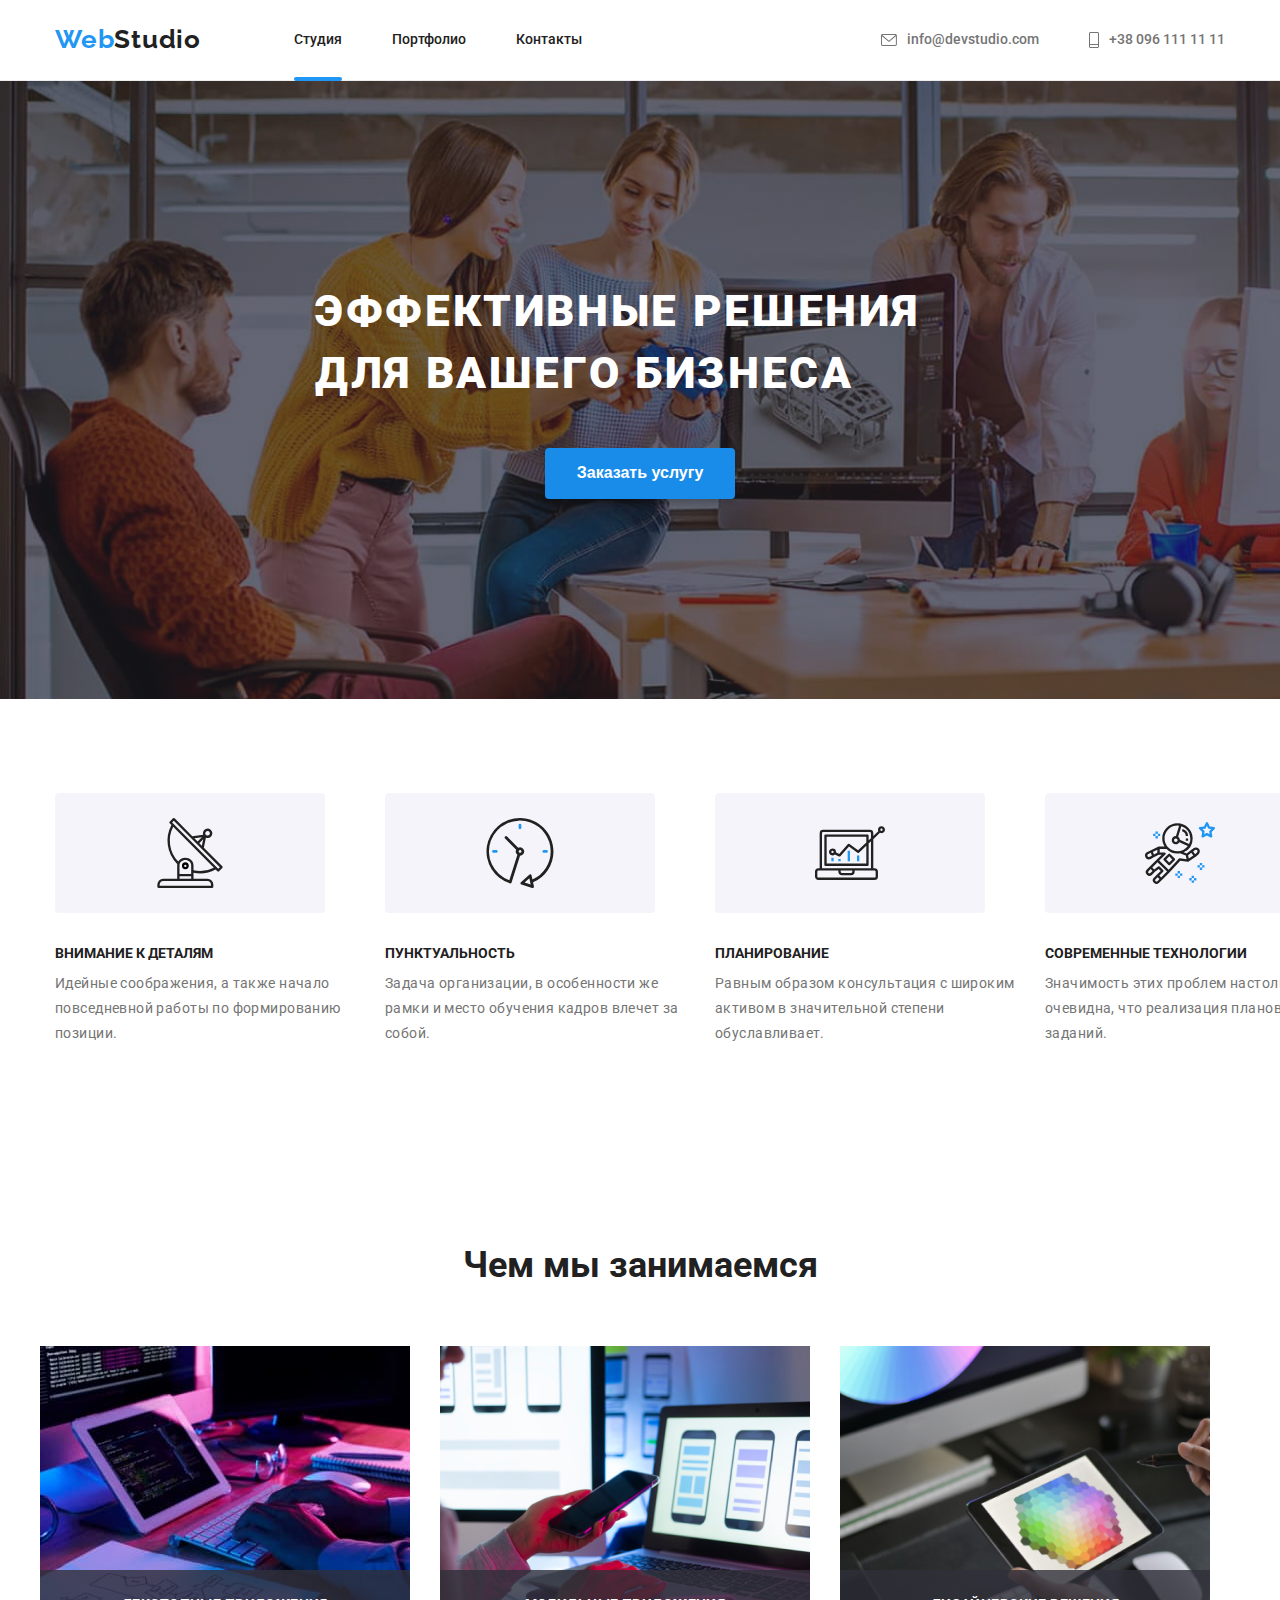
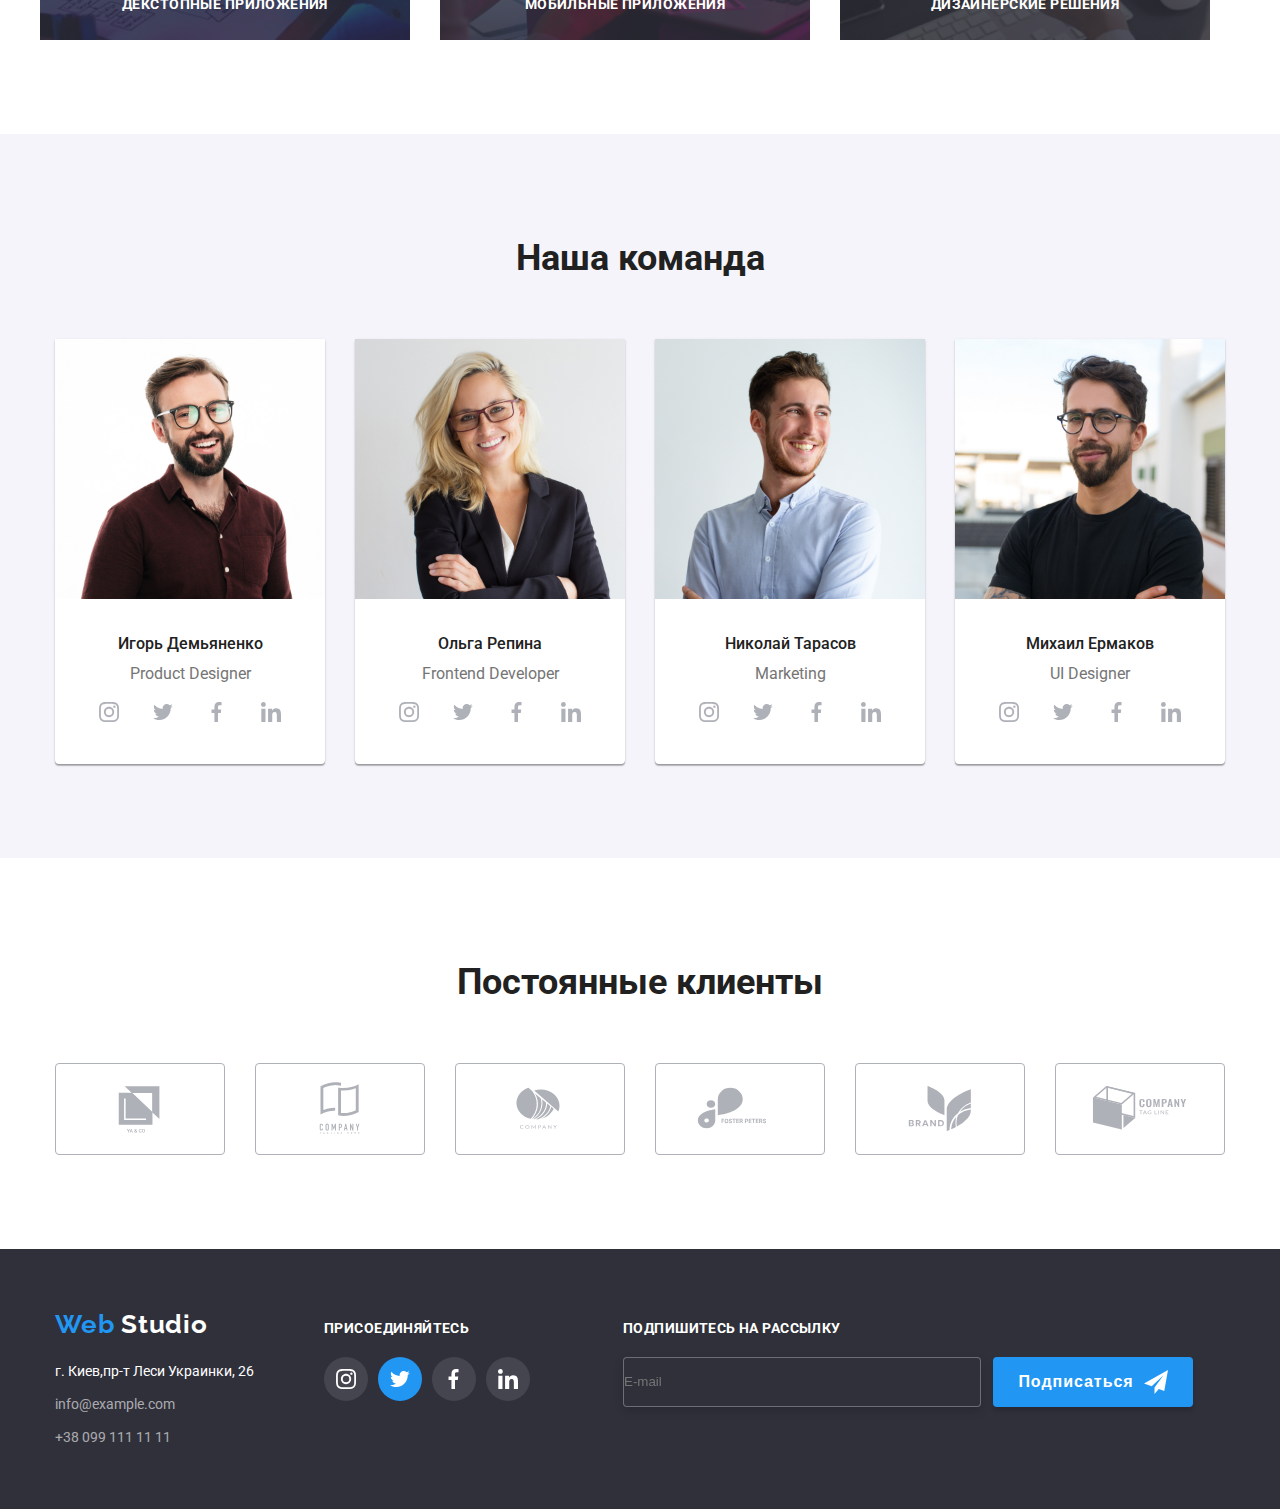
==== index.html @ 9c5dccc5 "adds" ====
<!DOCTYPE html>
<html lang="en">
	<head>
		<title>WebStudio</title>
		<link rel="preconnect" href="https://fonts.googleapis.com" />
		<link rel="preconnect" href="https://fonts.gstatic.com" crossorigin />
		<link
			href="https://fonts.googleapis.com/css2?family=Montserrat:wght@400;700&family=Raleway:wght@700&family=Roboto:wght@400;500;700;900&display=swap"
			rel="stylesheet"
		/>
		<link href="https://cdnjs.cloudflare.com/ajax/libs/modern-normalize/1.1.0/modern-normalize.min.css" />
		<link rel="stylesheet" href="./css/reset.css" />
		<link rel="stylesheet" href="./css/styles.css" />
	</head>
	<body>
		<!--Header of the site-->
		<header>
			<div class="container">
				<nav>
					<a href="" class="logo">
						Web
						<span class="logo-color">Studio</span>
					</a>
					<ul class="main-links">
						<li><a href="" class="links underline">Студия</a></li>
						<li><a href="./portfolio.html" class="links">Портфолио</a></li>
						<li><a href="" class="links">Контакты</a></li>
					</ul>
				</nav>
				<ul class="main-contacts">
					<li>
						<a href="mailto:info@devstudio.com" class="contacts">
							<svg class="mail-icon" width="16" height="12">
								<use href="./images/sprite.svg#icon-envelope"></use>
							</svg>
							info@devstudio.com
						</a>
					</li>
					<li>
						<a href="tel:+380961111111" class="contacts">
							<svg class="mail-icon" width="10" height="16">
								<use href="./images/sprite.svg#icon-phone"></use>
							</svg>
							+38 096 111 11 11
						</a>
					</li>
				</ul>
			</div>
		</header>
		<main class="page-main">
			<!--Hero-->
			<div class="backdrop is-hidden" data-modal>
				<div class="modal">
					<button type="button" class="modal-cross" data-modal-close>
						<p class="cross">&#10006;</p>
					</button>
					<form>
						<b class="modal-headline">Оставьте свои данные, мы вам перезвоним</b>
					</form>
				</div>
			</div>
			<section class="hero">
				<h1 class="title">ЭФФЕКТИВНЫЕ РЕШЕНИЯ ДЛЯ ВАШЕГО БИЗНЕСА</h1>
				<button type="button" class="title-button" data-modal-open>Заказать услугу</button>
			</section>
			<!--Benefits-->
			<section class="section">
				<h2 class="hidden">Плюсы работы с WebStudio</h2>
				<div class="container">
					<ul class="our-benefits">
						<li class="advantages">
							<svg>
								<use href="./images/sprite.svg#icon-antenna" width="270" height="120"></use>
							</svg>
							<h3 class="benefits">ВНИМАНИЕ К ДЕТАЛЯМ</h3>
							<p class="sub-title">Идейные соображения, а также начало повседневной работы по формированию позиции.</p>
						</li>
						<li class="advantages">
							<svg>
								<use href="./images/sprite.svg#icon-clock" width="270" height="120"></use>
							</svg>
							<h3 class="benefits">ПУНКТУАЛЬНОСТЬ</h3>
							<p class="sub-title">
								Задача организации, в особенности же рамки и место обучения кадров влечет за собой.
							</p>
						</li>
						<li class="advantages">
							<svg>
								<use href="./images/sprite.svg#icon-diagram" width="270" height="120"></use>
							</svg>
							<h3 class="benefits">ПЛАНИРОВАНИЕ</h3>
							<p class="sub-title">
								Равным образом консультация с широким активом в значительной степени обуславливает.
							</p>
						</li>
						<li class="advantages">
							<svg>
								<use href="./images/sprite.svg#icon-astronaut" width="270" height="120"></use>
							</svg>
							<h3 class="benefits">СОВРЕМЕННЫЕ ТЕХНОЛОГИИ</h3>
							<p class="sub-title">Значимость этих проблем настолько очевидна, что реализация плановых заданий.</p>
						</li>
					</ul>
				</div>
			</section>
			<!--Our mission-->
			<section class="section">
				<h2 class="section-title">Чем мы занимаемся</h2>
				<div class="container">
					<ul class="our-mission">
						<li>
							<div class="mission-image">
								<img src="./images/img(1).jpg" alt="Комп'ютер с кодом" width="370" height="294" />
								<h3 class="mission-text">ДЕКСТОПНЫЕ ПРИЛОЖЕНИЯ</h3>
							</div>
						</li>
						<li>
							<div class="mission-image">
								<img src="./images/img(2).jpg" alt="Разработка на телефоне и комп'ютере" width="370" height="294" />
								<h3 class="mission-text">МОБИЛЬНЫЕ ПРИЛОЖЕНИЯ</h3>
							</div>
						</li>
						<li>
							<div class="mission-image">
								<img src="./images/img(3).jpg" alt="Планшет и ручка" width="370" height="294" />
								<h3 class="mission-text">ДИЗАЙНЕРСКИЕ РЕШЕНИЯ</h3>
							</div>
						</li>
					</ul>
				</div>
			</section>
			<!--Our team-->
			<section class="section team-section">
				<div class="container">
					<h2 class="section-title">Наша команда</h2>
					<ul class="team">
						<li class="team-items">
							<img src="./images/img(5).jpg" alt="Дизайнер продуктов" width="270" height="260" />
							<div class="team-thumb">
								<h3 class="team-title">Игорь Демьяненко</h3>
								<p class="team-text">Product Designer</p>
								<ul class="social-links">
									<li class="icon-clients">
										<a class="icons-design" href="">
											<svg class="networks" width="20" height="20">
												<use href="images/sprite.svg#icon-instagram"></use>
											</svg>
										</a>
									</li>
									<li class="links-design">
										<a class="icons-design" href="">
											<svg class="networks" width="20" height="20">
												<use href="images/sprite.svg#icon-twitter"></use>
											</svg>
										</a>
									</li>
									<li class="links-design">
										<a class="icons-design" href="">
											<svg class="networks" width="20" height="20">
												<use href="images/sprite.svg#icon-facebook"></use>
											</svg>
										</a>
									</li>
									<li class="links-design">
										<a class="icons-design" href="">
											<svg class="networks" width="20" height="20">
												<use href="images/sprite.svg#icon-linkedin"></use>
											</svg>
										</a>
									</li>
								</ul>
							</div>
						</li>
						<li class="team-items">
							<img src="./images/img(6).jpg" alt="Фронт-енд разработчик" width="270" height="260" />
							<div class="team-thumb">
								<h3 class="team-title">Ольга Репина</h3>
								<p class="team-text">Frontend Developer</p>
								<ul class="social-links">
									<li class="links-design">
										<a class="icons-design" href="">
											<svg class="networks" width="20" height="20">
												<use href="images/sprite.svg#icon-instagram"></use>
											</svg>
										</a>
									</li>
									<li class="links-design">
										<a class="icons-design" href="">
											<svg class="networks" width="20" height="20">
												<use href="images/sprite.svg#icon-twitter"></use>
											</svg>
										</a>
									</li>
									<li class="links-design">
										<a class="icons-design" href="">
											<svg class="networks" width="20" height="20">
												<use href="images/sprite.svg#icon-facebook"></use>
											</svg>
										</a>
									</li>
									<li class="links-design">
										<a class="icons-design" href="">
											<svg class="networks" width="20" height="20">
												<use href="images/sprite.svg#icon-linkedin"></use>
											</svg>
										</a>
									</li>
								</ul>
							</div>
						</li>
						<li class="team-items">
							<img src="./images/img(7).jpg" alt="Маркетолог" width="270" height="260" />
							<div class="team-thumb">
								<h3 class="team-title">Николай Тарасов</h3>
								<p class="team-text">Marketing</p>
								<ul class="social-links">
									<li class="links-design">
										<a class="icons-design" href="">
											<svg class="networks" width="20" height="20">
												<use href="images/sprite.svg#icon-instagram"></use>
											</svg>
										</a>
									</li>
									<li class="links-design">
										<a class="icons-design" href="">
											<svg class="networks" width="20" height="20">
												<use href="images/sprite.svg#icon-twitter"></use>
											</svg>
										</a>
									</li>
									<li class="links-design">
										<a class="icons-design" href="">
											<svg class="networks" width="20" height="20">
												<use href="images/sprite.svg#icon-facebook"></use>
											</svg>
										</a>
									</li>
									<li class="links-design">
										<a class="icons-design" href="">
											<svg class="networks" width="20" height="20">
												<use href="images/sprite.svg#icon-linkedin"></use>
											</svg>
										</a>
									</li>
								</ul>
							</div>
						</li>
						<li class="team-items">
							<img src="./images/img(8).jpg" alt="Дизайнер" width="270" height="260" />
							<div class="team-thumb">
								<h3 class="team-title">Михаил Ермаков</h3>
								<p class="team-text">UI Designer</p>
								<ul class="social-links">
									<li class="links-design">
										<a class="icons-design" href="">
											<svg class="networks" width="20" height="20">
												<use href="images/sprite.svg#icon-instagram"></use>
											</svg>
										</a>
									</li>
									<li class="links-design">
										<a class="icons-design" href="">
											<svg class="networks" width="20" height="20">
												<use href="images/sprite.svg#icon-twitter"></use>
											</svg>
										</a>
									</li>
									<li class="links-design">
										<a class="icons-design" href="">
											<svg class="networks" width="20" height="20">
												<use href="images/sprite.svg#icon-facebook"></use>
											</svg>
										</a>
									</li>
									<li class="links-design">
										<a class="icons-design" href="">
											<svg class="networks" width="20" height="20">
												<use href="images/sprite.svg#icon-linkedin"></use>
											</svg>
										</a>
									</li>
								</ul>
							</div>
						</li>
					</ul>
				</div>
			</section>
			<section class="section">
				<div class="container">
					<h2 class="section-title">Постоянные клиенты</h2>
					<ul class="customers">
						<li class="customers-item">
							<a class="customers-link" href="">
								<svg class="customers-icon">
									<use href="images/sprite.svg#icon-client1"></use>
								</svg>
							</a>
						</li>
						<li class="customers-item">
							<a class="customers-link" href="">
								<svg class="customers-icon">
									<use href="images/sprite.svg#icon-client2"></use>
								</svg>
							</a>
						</li>
						<li class="customers-item">
							<a class="customers-link" href="">
								<svg class="customers-icon">
									<use href="images/sprite.svg#icon-client3"></use>
								</svg>
							</a>
						</li>
						<li class="customers-item">
							<a class="customers-link" href="">
								<svg class="customers-icon">
									<use href="images/sprite.svg#icon-client4"></use>
								</svg>
							</a>
						</li>
						<li class="customers-item">
							<a class="customers-link" href="">
								<svg class="customers-icon">
									<use href="images/sprite.svg#icon-client5"></use>
								</svg>
							</a>
						</li>
						<li class="customers-item">
							<a class="customers-link" href="">
								<svg class="customers-icon">
									<use href="images/sprite.svg#icon-client6"></use>
								</svg>
							</a>
						</li>
					</ul>
				</div>
			</section>
		</main>
		<!--Footer-->
		<footer class="footer">
			<div class="footer-container container">
				<div class="footer-first">
					<a href="" class="logo">
						Web
						<span class="logo-footer">Studio</span>
					</a>
					<address class="address">г. Киев,пр-т Леси Украинки, 26</address>
					<ul>
						<li>
							<a href="mailto:info@example.com" class="communication">info@example.com</a>
						</li>
						<li>
							<a href="tel:+380991111111" class="communication">+38 099 111 11 11</a>
						</li>
					</ul>
				</div>
				<div class="social-networks">
					<h2 class="footer-title">ПРИСОЕДИНЯЙТЕСЬ</h2>
					<ul class="footer-icons">
						<li class="social-links-design">
							<a class="networks-design" href="">
								<svg class="networks" width="20" height="20">
									<use href="images/sprite.svg#icon-instagram"></use>
								</svg>
							</a>
						</li>
						<li class="social-links-design">
							<a class="networks-design twitter" href="">
								<svg class="networks" width="20" height="20">
									<use href="images/sprite.svg#icon-twitter"></use>
								</svg>
							</a>
						</li>
						<li class="social-links-design">
							<a class="networks-design" href="">
								<svg class="networks" width="20" height="20">
									<use href="images/sprite.svg#icon-facebook"></use>
								</svg>
							</a>
						</li>
						<li class="social-links-design">
							<a class="networks-design" href="">
								<svg class="networks" width="20" height="20">
									<use href="images/sprite.svg#icon-linkedin"></use>
								</svg>
							</a>
						</li>
					</ul>
				</div>
				<div class="subscribe-footer">
					<h2 class="footer-title">ПОДПИШИТЕСЬ НА РАССЫЛКУ</h2>
					<div class="subscribe-form">
						<form class="e-mail-form">
							<label for="mail"></label>
							<input class="mail-input" type="email" name="mail" placeholder="E-mail" id="mail" />
							<button class="subscribe-button" type="submit">
								Подписаться
								<svg class="telegram-svg" width="24" height="24">
									<use href="images/sprite.svg#icon-telegram"></use>
								</svg>
							</button>
						</form>
					</div>
				</div>
			</div>
		</footer>
		<script src="./js/modal.js"></script>
	</body>
</html>
---- css/styles.css ----
:root {
	--main-color: #212121;
	--sec-color: #757575;
	--active-color: #2196f3;
}
body {
	font-family: "Roboto", sans-serif;
	font-style: normal;
	font-size: 14px;
	color: #212121;
}
.section {
	padding: 94px 0;
}
.container {
	padding: 0 15px;
	width: 1200px;
	margin: 0 auto;
}
.hidden {
	overflow: hidden;
	opacity: 0;
	width: 1px;
	height: 1px;
	margin-bottom: -1px;
}
/*------header-----*/
nav,
.main-links,
.main-contacts,
header .container {
	display: flex;
	justify-content: space-between;
}
header .logo {
	display: flex;
	margin-right: 93px;
	align-items: center;
}
.logo {
	font-family: "Raleway", sans-serif;
	font-style: normal;
	font-weight: bold;
	font-size: 26px;
	line-height: 1.2;
	color: var(--active-color);
	letter-spacing: 0.03em;
}
.logo-color {
	color: var(--main-color);
	display: inline-block;
}
.links {
	font-style: normal;
	font-weight: 500;
	font-size: 14px;
	line-height: 1.14;
	color: #212121;
	display: flex;
	margin-right: 50px;
	padding: 32px 0;
	position: relative;
}
.main-links li:last-child {
	margin: 0;
}
.underline::after {
	content: "";
	width: 48px;
	height: 4px;
	background: #2196f3;
	border-radius: 2px;
	position: absolute;
	bottom: -1px;
}
.contacts {
	font-style: normal;
	font-weight: 500;
	font-size: 14px;
	line-height: 1.14;
	color: #757575;
	padding: 32px 0;
	margin-left: 50px;
	display: flex;
	align-items: center;
}

.main-contacts li:first-child {
	margin: 0;
}
header {
	border-bottom: 1px solid #ececec;
}
.links:hover {
	color: var(--active-color);
}
.contacts:hover {
	color: var(--active-color);
}
/*-----first section----*/

.hero {
	background-color: #2f303a;
	padding: 200px 0;
	max-width: 1600px;
	margin: 0 auto;
	background-color: #c4c4c4;
	background-image: linear-gradient(rgba(47, 48, 58, 0.4), rgba(47, 48, 58, 0.4)), url(../images/img\(18\).jpg);
	background-repeat: no-repeat;
	background-size: cover;
}
.title {
	font-weight: 900;
	font-size: 44px;
	line-height: 1.4;
	color: #ffffff;
	letter-spacing: 0.06em;
	max-width: 650px;
	margin: 0 auto;
}
.title-button {
	font-weight: bold;
	font-size: 16px;
	line-height: 1.9;
	color: #fff;
	background-color: #188ce8;
	display: block;
	margin: 0 auto;
	border-radius: 4px;
	box-shadow: 0px 4px 4px rgba(0, 0, 0, 0.15);
	margin-top: 44px;
	padding: 10px 32px;
}
/*----benefits of work with us-----*/

.our-benefits {
	display: flex;
}

.benefits {
	font-weight: 700px;
	font-size: 14px;
	line-height: 1.1;
	margin-right: 30px;
}
.advantages {
	margin-right: 30px;
}
.sub-title {
	font-weight: 400px;
	font-size: 14px;
	line-height: 1.8;
	color: #757575;
	padding-top: 10px;
	letter-spacing: 0.03em;
}
.benefits-section li:last-child {
	margin-right: 0;
}
/*----our mission------*/
.our-mission {
	display: flex;
	justify-content: center;
}

.mission-image {
	display: flex;
	margin-right: 30px;
	background: rgba(47, 48, 58, 0.8);
	position: relative;
	width: 370px;
	text-align: center;
}
.mission-text {
	font-size: 14px;
	line-height: 1.14;
	letter-spacing: 0.03em;
	text-transform: uppercase;
	color: #ffffff;
	width: 370px;
	height: 70px;
	background: rgba(47, 48, 58, 0.8);
	position: absolute;
	bottom: 0;
	margin: 0;
	padding-top: 27px;
}
.section-title {
	font-weight: 700;
	font-size: 36px;
	line-height: 1.7;
	text-align: center;
	margin-bottom: 50px;
}
/*-----Our team------*/
.team-section {
	background-color: #f5f4fa;
}
.team {
	display: flex;
}
.team-items {
	text-align: center;
	background-color: #fff;
	box-shadow: 0px 1px 3px rgba(0, 0, 0, 0.12), 0px 1px 1px rgba(0, 0, 0, 0.14), 0px 2px 1px rgba(0, 0, 0, 0.2);
	border-radius: 0px 0px 4px 4px;
}

.team-items:not(:last-child) {
	margin-right: 30px;
}
.sub-benefits {
	font-size: 14px;
	line-height: 1.7;
}
.team-thumb {
	padding-top: 30px;
	padding-bottom: 30px;
}
.team-title {
	font-weight: 500;
	font-size: 16px;
	line-height: 1.9;
}
.team-text {
	font-size: 16px;
	line-height: 1.9;
	color: #757575;
}
.icons-design {
	display: flex;
	justify-content: center;
	align-items: center;
	width: 44px;
	height: 44px;
	border-radius: 50%;
	fill: #afb1b8;
	background: rgba(255, 255, 255, 0.1);
}
.icons-design:hover,
.icons-design:focus {
	background: #2196f3;
	fill: #fff;
}
.links-design:not(:first-child) {
	margin-left: 10px;
}
/*-------Customers--------*/
.customers {
	display: flex;
}
.customers-item {
	width: 170px;
	height: 92px;
}
.customers-item:not(:last-child) {
	margin-right: 30px;
}
.customers-link {
	display: flex;
	align-items: center;
	justify-content: center;
	width: 100%;
	height: 100%;
	border: 1px solid #afb1b8;
	border-radius: 4px;
	color: #afb1b8;
}
.customers-link:hover,
.customers-link:focus {
	color: var(--active-color);
	border-color: var(--active-color);
}

.customers-icon {
	fill: currentColor;
	width: 106px;
	height: 60px;
}

/*-----footer-----*/
.logo-footer {
	display: inline-block;
	color: #fff;
}
.footer {
	background: #2f303a;
	padding: 60px 0;
}

.address,
.communication {
	font-family: Roboto;
	font-style: normal;
	font-weight: normal;
	font-size: 14px;
	line-height: 1.7;
	color: #ffffff;
	background-color: #2f303a;
	display: flex;
}
.address {
	padding-top: 20px;
}
.communication {
	color: rgba(255, 255, 255, 0.6);
	background-color: #2f303a;
	padding-top: 9px;
}

button:hover {
	color: #fff;
	background-color: #2196f3;
}
button:focus {
	color: #212121;
	background-color: #f5f4fa;
}

.footer-title {
	font-style: normal;
	font-weight: bold;
	font-size: 14px;
	line-height: 1.14;
	letter-spacing: 0.03em;
	text-transform: uppercase;
	color: #ffffff;
}
.social-links {
	display: flex;
	justify-content: center;
}

.social-networks {
	margin-left: 70px;
}
.networks-design {
	display: flex;
	justify-content: center;
	align-items: center;
	width: 44px;
	height: 44px;
	border-radius: 50%;
	background: rgba(255, 255, 255, 0.1);
	fill: #fff;
}
.social-links-design:not(:last-child) {
	margin-right: 10px;
}
.twitter {
	background: #2196f3;
}

.footer-icons {
	display: flex;
	margin-top: 20px;
}

.footer-container {
	display: flex;
	align-items: baseline;
}
.subscribe-footer {
	margin-left: 93px;
}
.subscribe-form {
	margin-top: 20px;
}
.e-mail-form {
	display: flex;
}
.mail-input {
	background: #2f303a;
	border: 1px solid rgba(255, 255, 255, 0.3);
	filter: drop-shadow(0px 4px 4px rgba(0, 0, 0, 0.15));
	border-radius: 4px;
	width: 358px;
	height: 50px;
	margin-right: 12px;
	padding-top: 15px 0 15px 16px;
}
.subscribe-button {
	display: flex;
	align-items: center;
	font-size: 16px;
	font-weight: bold;
	line-height: 1.9;
	letter-spacing: 0.06em;
	color: #ffffff;
	justify-content: center;
	align-items: center;
	text-align: center;
	background: #2196f3;
	box-shadow: 0px 4px 4px rgba(0, 0, 0, 0.15);
	border-radius: 4px;
	width: 200px;
	height: 50px;
}
.telegram-svg {
	margin-left: 10px;
}

/*-------PORTFOLIO SECTION--------*/
/*------portfolio header-----*/

.portfolio-header {
	text-align: center;
	font-weight: bold;
	font-size: 36px;
	line-height: 1.7;
	overflow: hidden;
	opacity: 0;
	margin: 0;
	position: relative;
}
.line::after {
	content: "";
	position: absolute;
	width: 78px;
	height: 4px;
	background: #2196f3;
	border-radius: 2px;
	margin: 0;
	bottom: -1px;
}
/*-----portfolio buttons------*/

.portfolio-buttons {
	font-weight: 500;
	font-size: 16px;
	line-height: 1.6;
	letter-spacing: 0.03em;
	display: flex;
	justify-content: center;
}
.button-style {
	margin-bottom: 50px;
	font-weight: 500;
	font-size: 16px;
	line-height: 1.6;
	letter-spacing: 0.03em;
	padding: 6px 22px;
	border-radius: 4px;
	margin-right: 8px;
}
/*-----portfolio clients-----*/
.clients {
	display: flex;
	flex-wrap: wrap;
}
.clients > .clients-photo {
	flex-basis: calc(100% / 3 -30px);
	margin-right: 30px;
	margin-bottom: 30px;
	background: #ffffff;
}
.clients-photo:hover,
.clients-photo:focus {
	box-shadow: 0px 1px 1px rgba(0, 0, 0, 0.12), 0px 4px 4px rgba(0, 0, 0, 0.06), 1px 4px 6px rgba(0, 0, 0, 0.16);
}
.box {
	position: relative;
	overflow: hidden;
}

.overlay {
	position: absolute;
	height: 100%;
	width: 100%;
	background: #2196f3e5;
	font-size: 18px;
	line-height: 1.6;
	letter-spacing: 0.03em;
	color: #ffffff;
	top: 0%;
	bottom: 0%;
	transform: translateY(100%);
	transition: 250ms cubic-bezier(0.4, 0, 0.2, 1);
	padding: 60px 24px;
}
img {
	display: block;
	max-width: 100%;
	height: auto;
}
.clients-link:hover .overlay,
.clients-link:focus .overlay {
	transform: translateY(0%);
}
.clients-title {
	border: 1px solid #eeeeee;
}
.image-name {
	font-weight: bold;
	font-size: 18px;
	line-height: 2;
	padding: 20px 24px 4px 24px;
	color: #212121;
}
.image-description {
	font-weight: normal;
	font-size: 16px;
	line-height: 1.9;
	color: #757575;
	padding: 4px 24px 20px 24px;
}
.clients > .clients-photo:nth-child(3n) {
	margin-right: 0;
}
.clients > .clients-photo:nth-last-child(-n + 3) {
	margin-bottom: 0;
}
.mail-icon {
	fill: currentColor;
	margin-right: 10px;
}
.backdrop {
	position: fixed;
	width: 100%;
	height: 100%;
	background-color: rgba(0, 0, 0, 0.2);
}
.modal {
	position: absolute;
	top: 50%;
	left: 50%;
	transform: translate(-50%, -50%);
	width: 528px;
	min-height: 581px;
	background: #ffffff;
	box-shadow: 0px 1px 3px rgba(0, 0, 0, 0.12), 0px 1px 1px rgba(0, 0, 0, 0.14), 0px 2px 1px rgba(0, 0, 0, 0.2);
	border-radius: 4px;
}
.backdrop.is-hidden {
	opacity: 0;
	pointer-events: none;
	visibility: hidden;
}
.modal-cross {
	position: absolute;
	width: 30px;
	height: 30px;
	background-color: #ffffff;
	border: 1px solid rgba(0, 0, 0, 0.1);
	border-radius: 50%;
	cursor: pointer;
	top: 8px;
	right: 8px;
	transition: 0.3s linear color;
}
.cross:hover {
	color: #2196f3;
}
.modal-cross:hover {
	background-color: #fff;
}
.modal-headline {
	font-weight: bold;
	font-size: 20px;
	line-height: 1.2;
	text-align: center;
	letter-spacing: 0.03em;
}
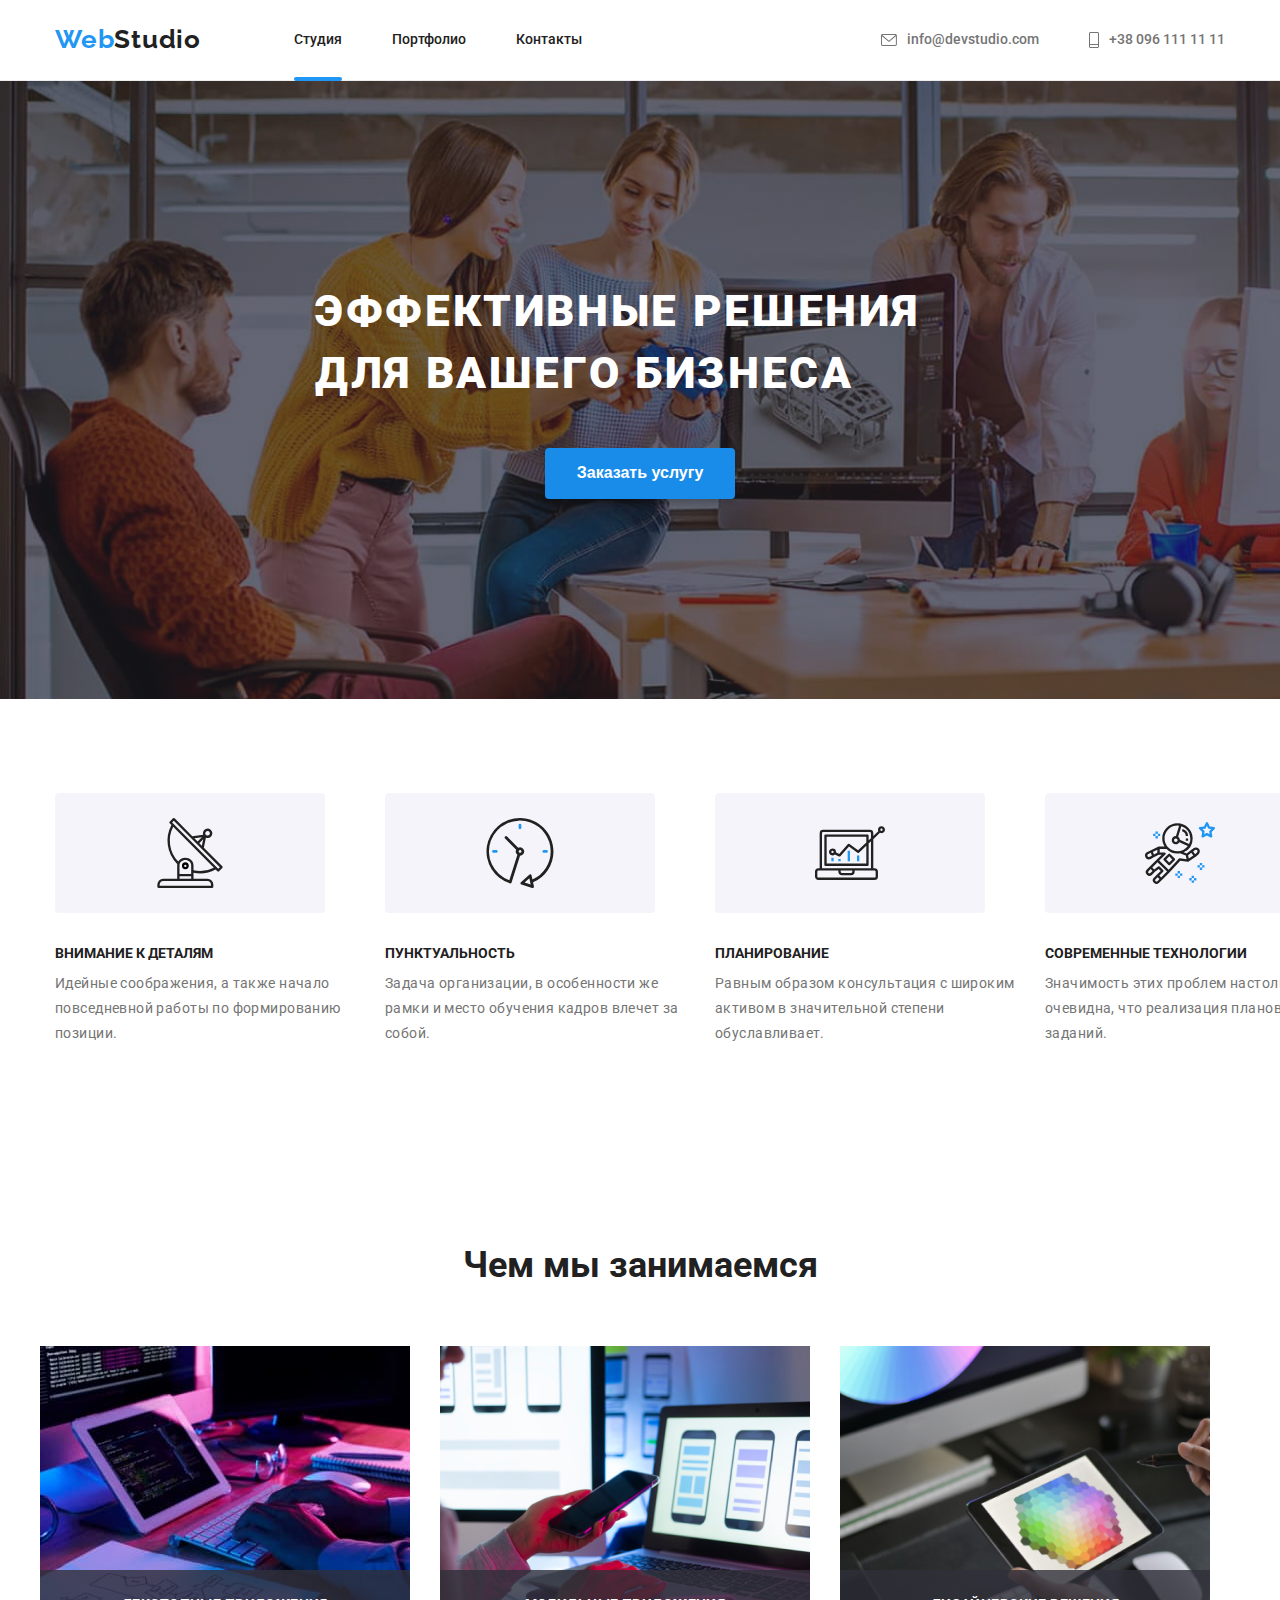
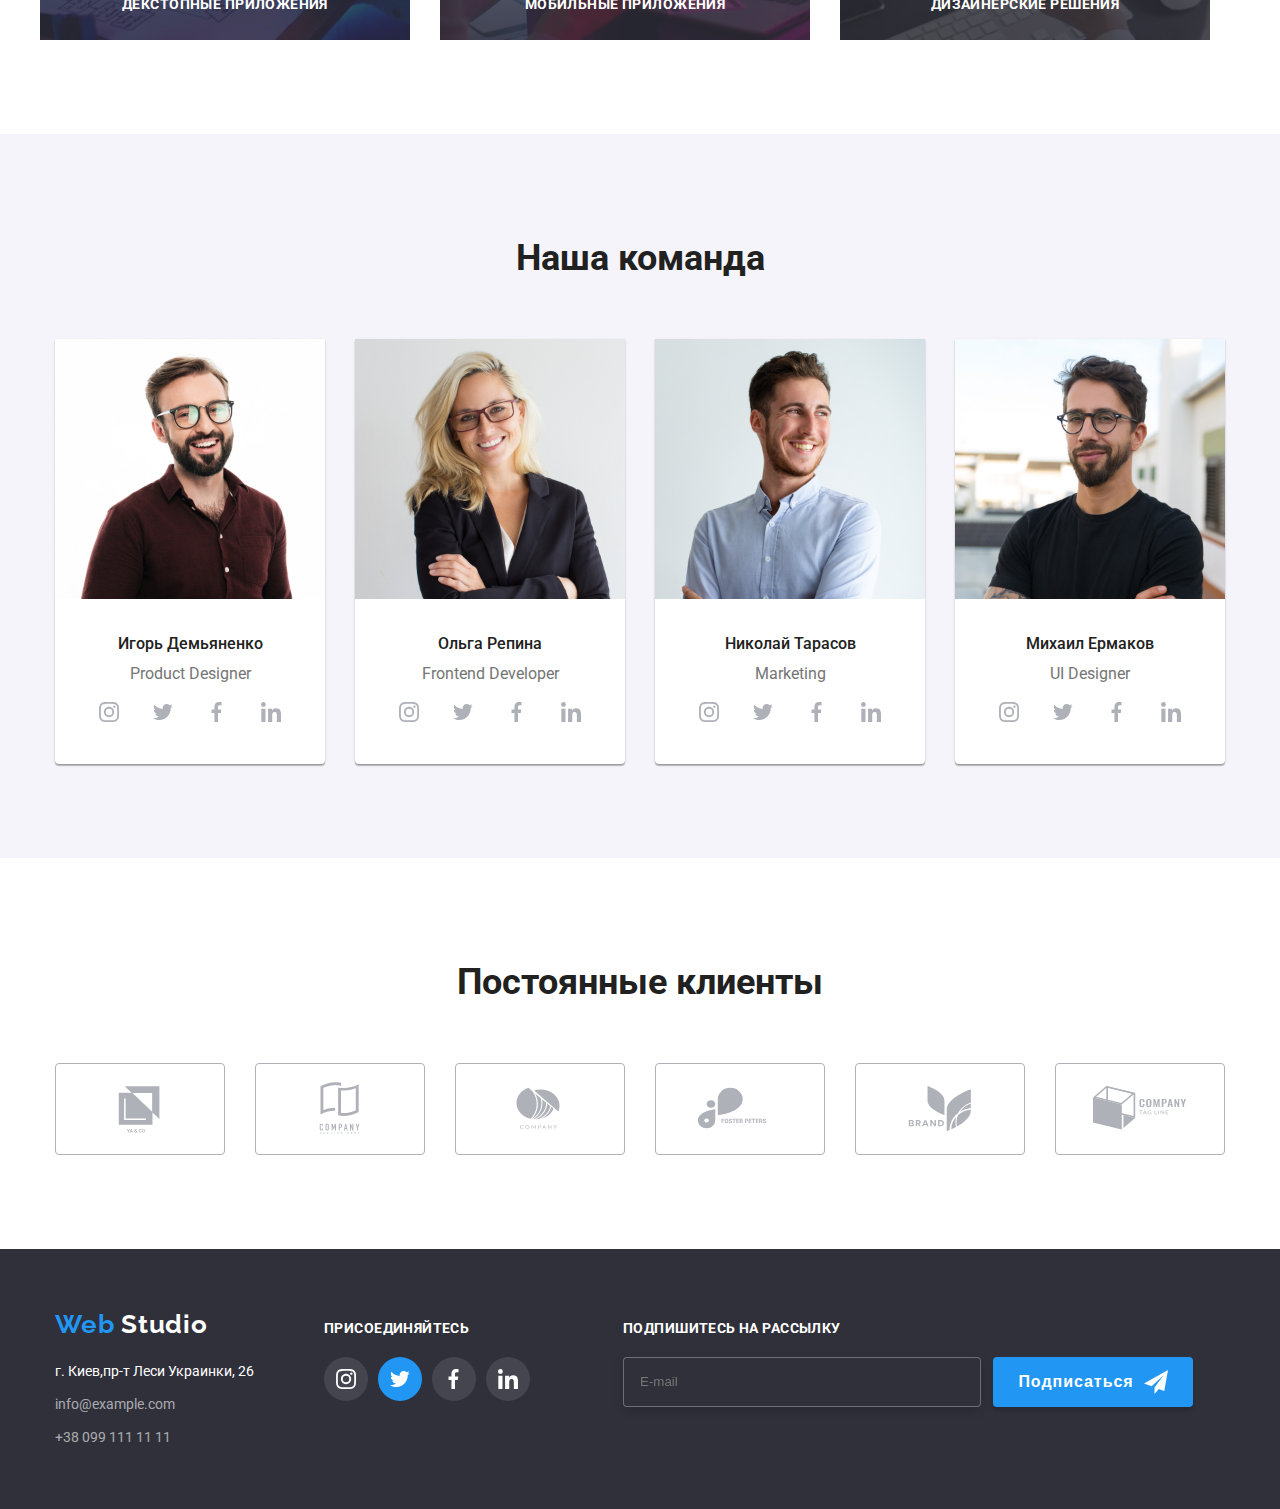
==== commit ff6b4308: "adds" ====
--- a/index.html
+++ b/index.html
@@ -54,8 +54,33 @@
 					<button type="button" class="modal-cross" data-modal-close>
 						<p class="cross">&#10006;</p>
 					</button>
-					<form>
-						<b class="modal-headline">Оставьте свои данные, мы вам перезвоним</b>
+					<b class="modal-headline">Оставьте свои данные, мы вам перезвоним</b>
+					<form class="modal-form">
+						<label class="form-input-box" for="Name">
+							Имя
+							<input type="text" name="" class="form-input" />
+							<svg class="form-input-icon">
+								<use href=""></use>
+							</svg>
+						</label>
+						<label class="form-input-box" for="Name">
+							Телефон
+							<input type="tel" name="" class="form-input" />
+						</label>
+						<label class="form-input-box" for="Name">
+							Почта
+							<input type="email" name="" class="form-input" />
+						</label>
+						<label class="form-input-box" for="Name">
+							Комментарий
+							<textarea name="" id="" class="form-input"></textarea>
+						</label>
+						<label>
+							<input type="checkbox" />
+							Соглашаюсь с рассылкой и принимаю
+							<a href="">Условия договора</a>
+						</label>
+						<button type="submit" class="form-submit-button">Отправить</button>
 					</form>
 				</div>
 			</div>
--- a/css/styles.css
+++ b/css/styles.css
@@ -377,7 +377,7 @@
 	width: 358px;
 	height: 50px;
 	margin-right: 12px;
-	padding-top: 15px 0 15px 16px;
+	padding: 15px 0 15px 16px;
 }
 .subscribe-button {
 	display: flex;
@@ -515,10 +515,13 @@
 	margin-right: 10px;
 }
 .backdrop {
+	top: 0;
+	left: 0;
 	position: fixed;
 	width: 100%;
-	height: 100%;
+	height: 100vh;
 	background-color: rgba(0, 0, 0, 0.2);
+	transition: opacity 0.25ms;
 }
 .modal {
 	position: absolute;
@@ -526,10 +529,11 @@
 	left: 50%;
 	transform: translate(-50%, -50%);
 	width: 528px;
-	min-height: 581px;
-	background: #ffffff;
+	min-height: 580px;
+	background-color: #ffffff;
 	box-shadow: 0px 1px 3px rgba(0, 0, 0, 0.12), 0px 1px 1px rgba(0, 0, 0, 0.14), 0px 2px 1px rgba(0, 0, 0, 0.2);
 	border-radius: 4px;
+	padding: 40px;
 }
 .backdrop.is-hidden {
 	opacity: 0;
@@ -547,12 +551,18 @@
 	top: 8px;
 	right: 8px;
 	transition: 0.3s linear color;
+	display: flex;
+	justify-content: center;
+	align-items: center;
 }
 .cross:hover {
 	color: #2196f3;
 }
 .modal-cross:hover {
 	background-color: #fff;
+}
+.modal-form {
+	margin-top: 12px;
 }
 .modal-headline {
 	font-weight: bold;
@@ -561,3 +571,27 @@
 	text-align: center;
 	letter-spacing: 0.03em;
 }
+.form-input {
+	width: 100%;
+	height: 40px;
+	border: 1px solid rgba(33, 33, 33, 0.2);
+	border-radius: 4px;
+	margin-top: 4px;
+	position: relative;
+}
+
+.form-input-box {
+	display: block;
+	margin-bottom: 28px;
+	color: #757575;
+	font-size: 12px;
+}
+.form-input-icon {
+	display: block;
+	width: 18px;
+	height: 18px;
+	background-color: #212121;
+	position: absolute;
+	top: 50%;
+	left: 12px;
+}
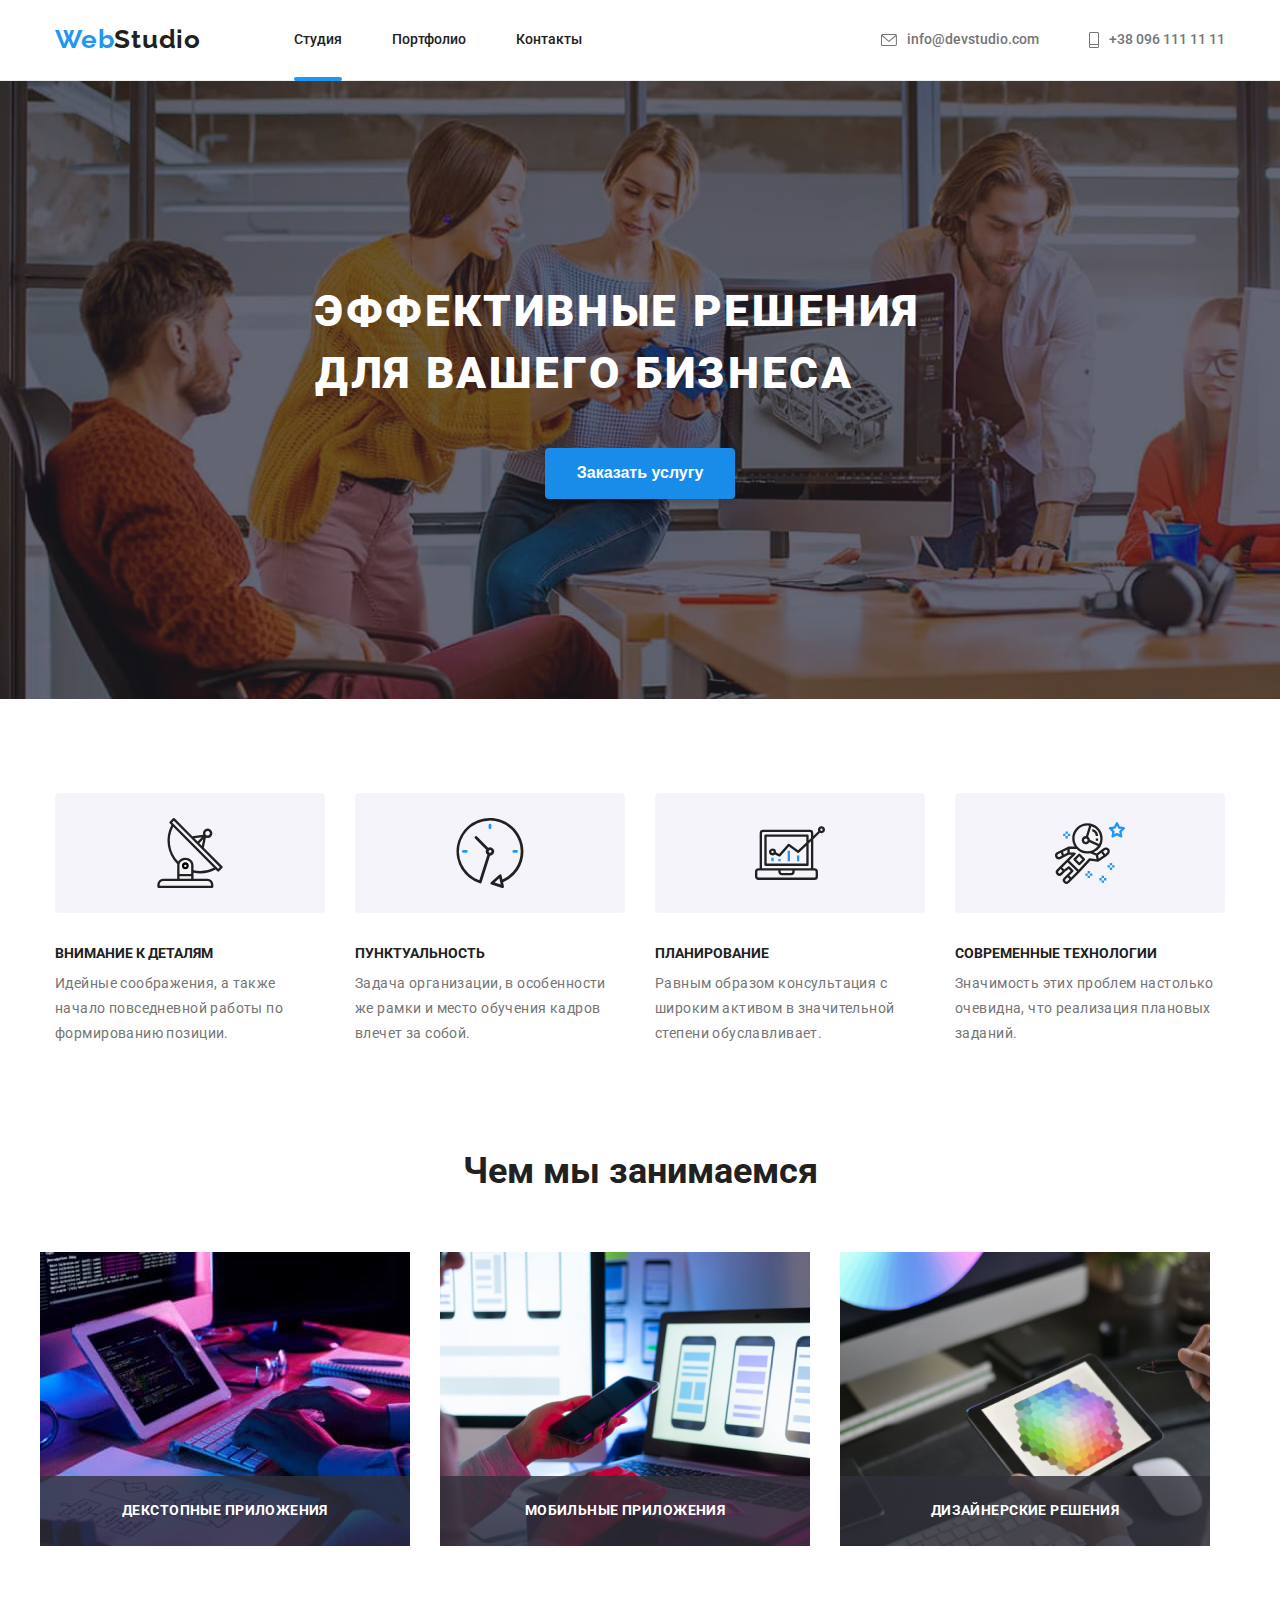
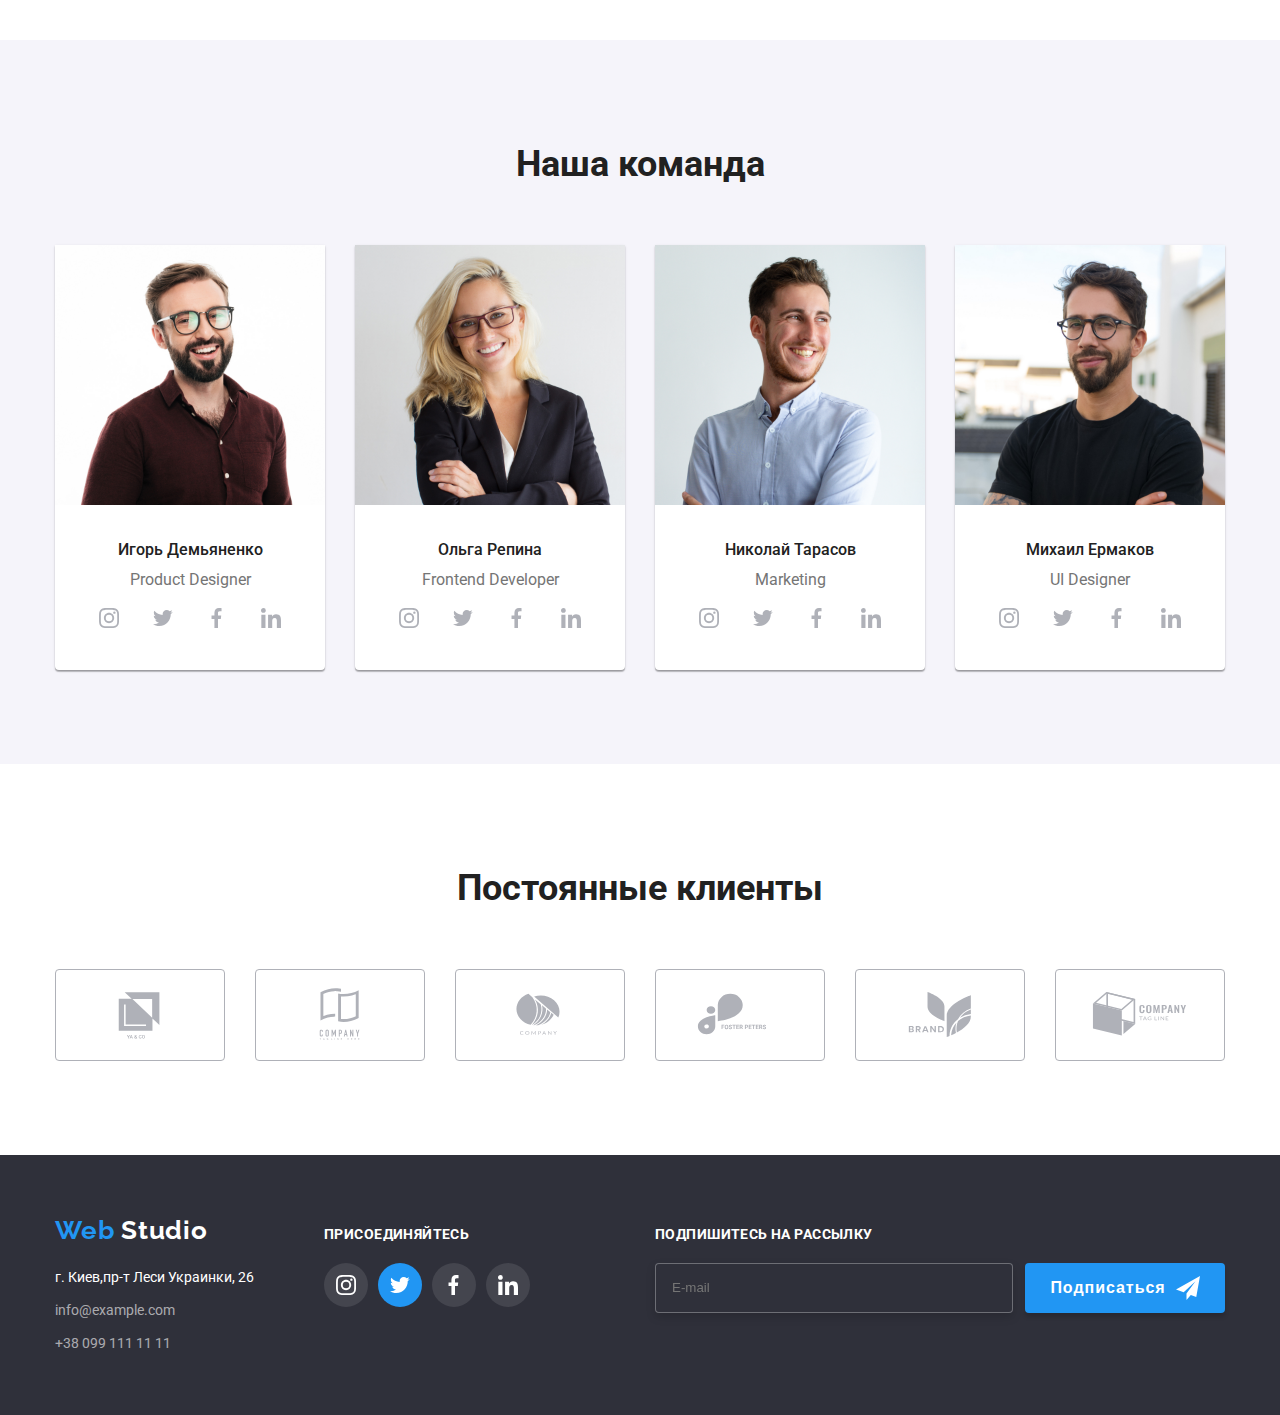
==== commit 464c69b4: "adds" ====
--- a/index.html
+++ b/index.html
@@ -49,40 +49,7 @@
 		</header>
 		<main class="page-main">
 			<!--Hero-->
-			<div class="backdrop is-hidden" data-modal>
-				<div class="modal">
-					<button type="button" class="modal-cross" data-modal-close>
-						<p class="cross">&#10006;</p>
-					</button>
-					<b class="modal-headline">Оставьте свои данные, мы вам перезвоним</b>
-					<form class="modal-form">
-						<label class="form-input-box" for="Name">
-							Имя
-							<input type="text" name="" class="form-input" />
-							<svg class="form-input-icon">
-								<use href=""></use>
-							</svg>
-						</label>
-						<label class="form-input-box" for="Name">
-							Телефон
-							<input type="tel" name="" class="form-input" />
-						</label>
-						<label class="form-input-box" for="Name">
-							Почта
-							<input type="email" name="" class="form-input" />
-						</label>
-						<label class="form-input-box" for="Name">
-							Комментарий
-							<textarea name="" id="" class="form-input"></textarea>
-						</label>
-						<label>
-							<input type="checkbox" />
-							Соглашаюсь с рассылкой и принимаю
-							<a href="">Условия договора</a>
-						</label>
-						<button type="submit" class="form-submit-button">Отправить</button>
-					</form>
-				</div>
+		
 			</div>
 			<section class="hero">
 				<h1 class="title">ЭФФЕКТИВНЫЕ РЕШЕНИЯ ДЛЯ ВАШЕГО БИЗНЕСА</h1>
@@ -129,7 +96,7 @@
 				</div>
 			</section>
 			<!--Our mission-->
-			<section class="section">
+			<section class="section our-mission-section">
 				<h2 class="section-title">Чем мы занимаемся</h2>
 				<div class="container">
 					<ul class="our-mission">
@@ -428,6 +395,46 @@
 				</div>
 			</div>
 		</footer>
+			<div class="backdrop is-hidden" data-modal>
+				<div class="modal">
+					<button type="button" class="modal-cross" data-modal-close>
+						<p class="cross">&#10006;</p>
+					</button>
+					<b class="modal-headline">Оставьте свои данные, мы вам перезвоним</b>
+					<form class="modal-form">
+						<label class="form-input-box" for="Name">
+							Имя
+							<input type="text" name="user-name" class="form-input" required />
+							<svg class="form-input-icon">
+								<use href="./images/sprite.svg#icon-email-mail"></use>
+							</svg>
+						</label>
+						<label class="form-input-box" for="Name">
+							Телефон
+							<input type="tel" name="" class="form-input" pattern="[0-9]{10}" title="050950823141" required />
+							<svg class="form-input-icon">
+								<use href="./images/sprite.svg#icon-phone-tel"></use>
+							</svg>
+						</label>
+						<label class="form-input-box" for="Name">
+							Почта
+							<input type="email" name="" class="form-input" />
+							<svg class="form-input-icon">
+								<use href="./images/sprite.svg#icon-person-name"></use>
+							</svg>
+						</label>
+						<label class="form-input-box" for="Name">
+							Комментарий
+							<textarea name="user-message" id="" class="form-message" placeholder="Введите текст"></textarea>
+						</label>
+						<input type="checkbox" class="policy-checkbox" id="policy-check" />
+						<label for="policy-check" class="policy-box">
+							Соглашаюсь с рассылкой и принимаю &nbsp;
+							<a href="">Условия договора</a>
+						</label>
+						<button type="submit" class="form-submit-button">Отправить</button>
+					</form>
+				</div>
 		<script src="./js/modal.js"></script>
 	</body>
 </html>
--- a/css/styles.css
+++ b/css/styles.css
@@ -145,6 +145,7 @@
 }
 .advantages {
 	margin-right: 30px;
+	width: 270px;
 }
 .sub-title {
 	font-weight: 400px;
@@ -162,7 +163,9 @@
 	display: flex;
 	justify-content: center;
 }
-
+.our-mission-section {
+	padding-top: 0;
+}
 .mission-image {
 	display: flex;
 	margin-right: 30px;
@@ -361,7 +364,7 @@
 	align-items: baseline;
 }
 .subscribe-footer {
-	margin-left: 93px;
+	margin-left: auto;
 }
 .subscribe-form {
 	margin-top: 20px;
@@ -404,13 +407,13 @@
 /*------portfolio header-----*/
 
 .portfolio-header {
-	text-align: center;
-	font-weight: bold;
-	font-size: 36px;
-	line-height: 1.7;
 	overflow: hidden;
 	opacity: 0;
-	margin: 0;
+	width: 1px;
+	height: 1px;
+	margin-bottom: -1px;
+	border: 0;
+	clip: rect(0 0 0 0);
 	position: relative;
 }
 .line::after {
@@ -571,27 +574,110 @@
 	text-align: center;
 	letter-spacing: 0.03em;
 }
-.form-input {
+.mail-input {
+	color: rgba(255, 255, 255, 0.6);
+}
+.form-input-box {
+	display: block;
+	margin-bottom: 10px;
+	color: #757575;
+	font-size: 12px;
+	position: relative;
+}
+.form-input,
+.form-message {
 	width: 100%;
 	height: 40px;
 	border: 1px solid rgba(33, 33, 33, 0.2);
 	border-radius: 4px;
 	margin-top: 4px;
-	position: relative;
-}
-
-.form-input-box {
-	display: block;
-	margin-bottom: 28px;
-	color: #757575;
-	font-size: 12px;
+	padding: 0 11px 0 40px;
+	transition: 250ms cubic-bezier(0.4, 0, 0.2, 1);
+}
+.form-input:focus {
+	outline: none;
+	border: 1px solid #2196f3;
+}
+.form-message:focus {
+	outline: none;
+	border: 1px solid #2196f3;
+}
+.form-input:focus + svg {
+	fill: #2196f3;
 }
 .form-input-icon {
 	display: block;
 	width: 18px;
 	height: 18px;
-	background-color: #212121;
 	position: absolute;
 	top: 50%;
 	left: 12px;
-}
+	transition: 250ms cubic-bezier(0.4, 0, 0.2, 1);
+}
+.form-message {
+	font-family: inherit;
+	resize: none;
+	height: 120px;
+	width: 450px;
+	padding: 12px 16px;
+}
+.form-message::placeholder {
+	color: rgba(117, 117, 117, 0.5);
+}
+
+.policy-box {
+	font-size: 14px;
+	line-height: 1.7;
+	color: #757575;
+	display: flex;
+	margin-bottom: 20px;
+	align-items: center;
+}
+.policy-box::before {
+	content: "";
+	width: 16px;
+	height: 15px;
+	border: 1px solid #212121;
+	border-radius: 2px;
+	margin-right: 9px;
+}
+.policy-checkbox:checked + .policy-box::before {
+	background-color: #2196f3;
+	background-image: url(../images/checkbox.svg);
+	background-repeat: no-repeat;
+	background-position: center;
+	background-size: contain;
+}
+.policy-checkbox:focus + .policy-box::before {
+	border: 1px solid #2196f3;
+}
+.policy-box a {
+	color: #2196f3;
+	text-decoration: underline;
+}
+.policy-checkbox {
+	position: absolute;
+	width: 1px;
+	height: 1px;
+	margin: -1px;
+	border: 0;
+	padding: 0;
+	clip: rect(0 0 0 0);
+	overflow: hidden;
+}
+.form-submit-button {
+	margin: 0 auto;
+	font-size: 16px;
+	line-height: 1.9;
+	letter-spacing: 0.06em;
+	color: #ffffff;
+	display: block;
+	align-items: center;
+	text-align: center;
+	justify-content: center;
+	width: 200px;
+	height: 50px;
+	background: #188ce8;
+	box-shadow: 0px 4px 4px rgba(0, 0, 0, 0.15);
+	border-radius: 4px;
+}
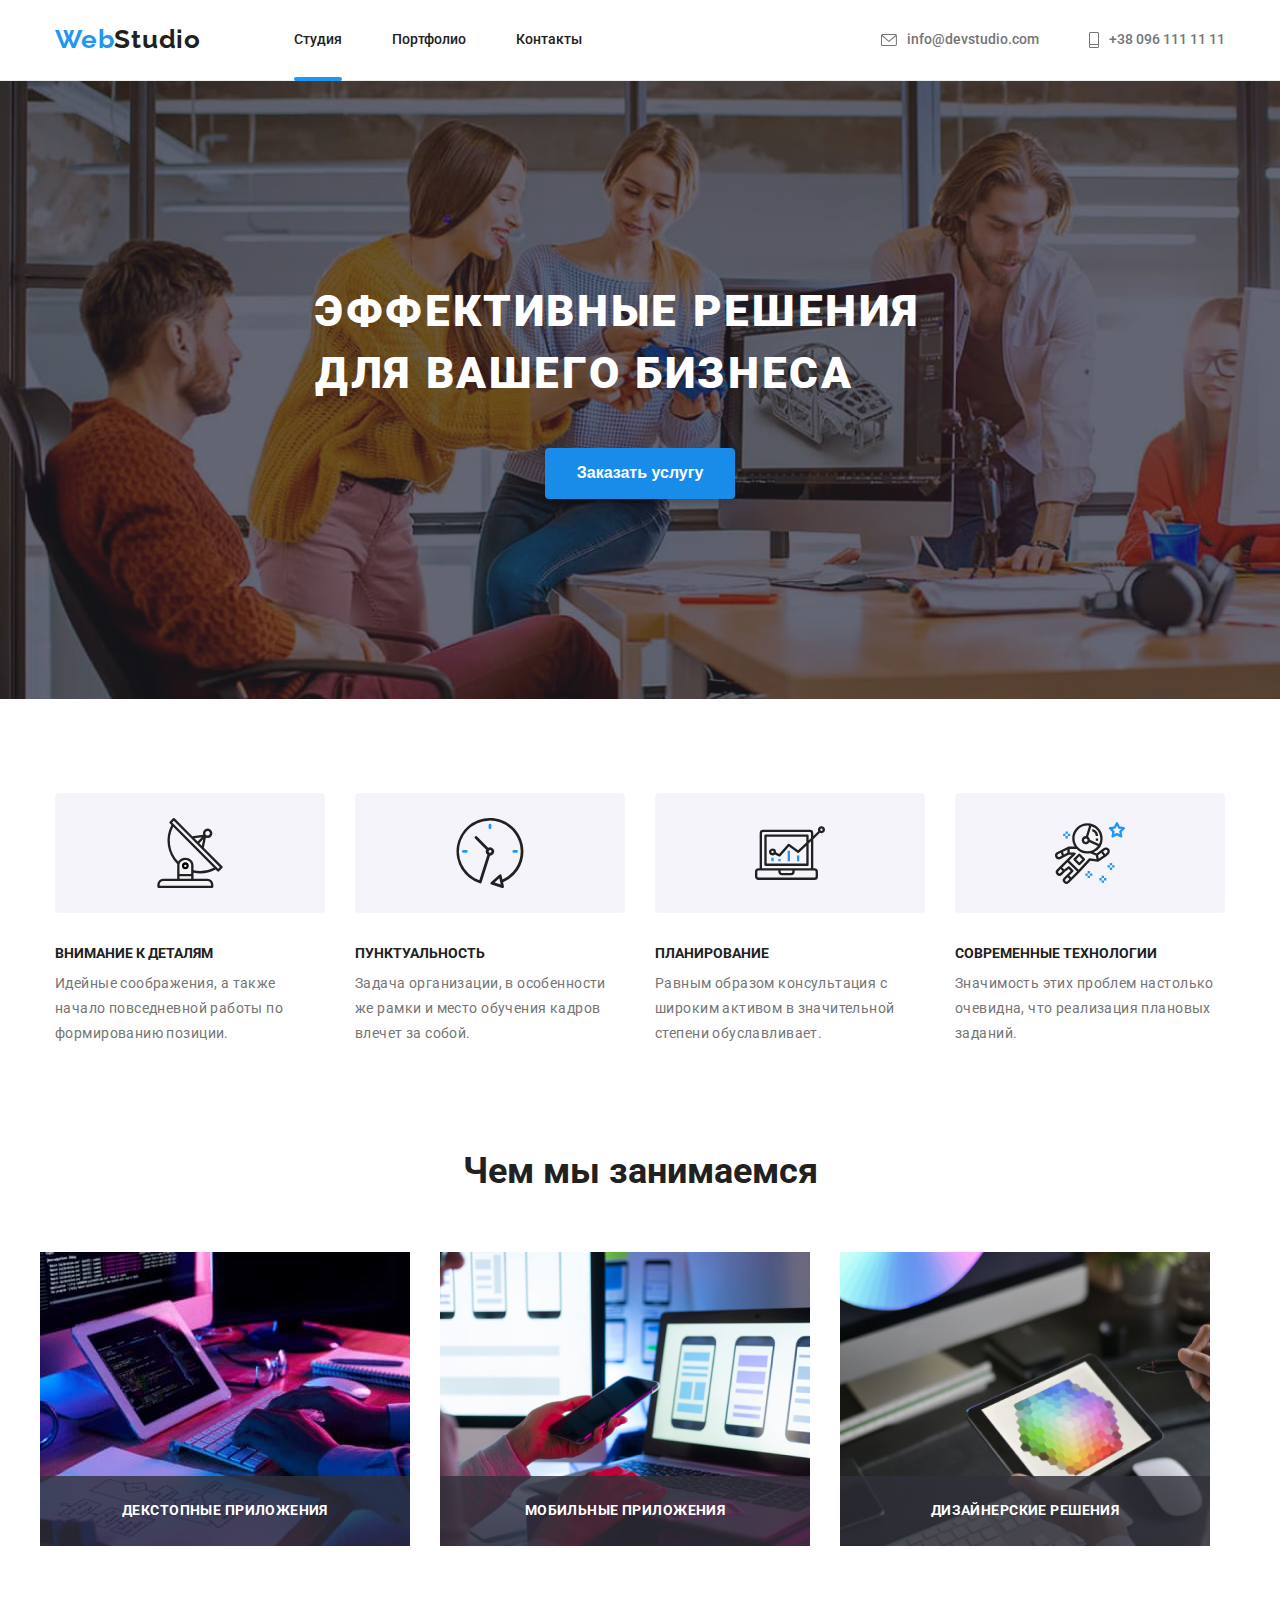
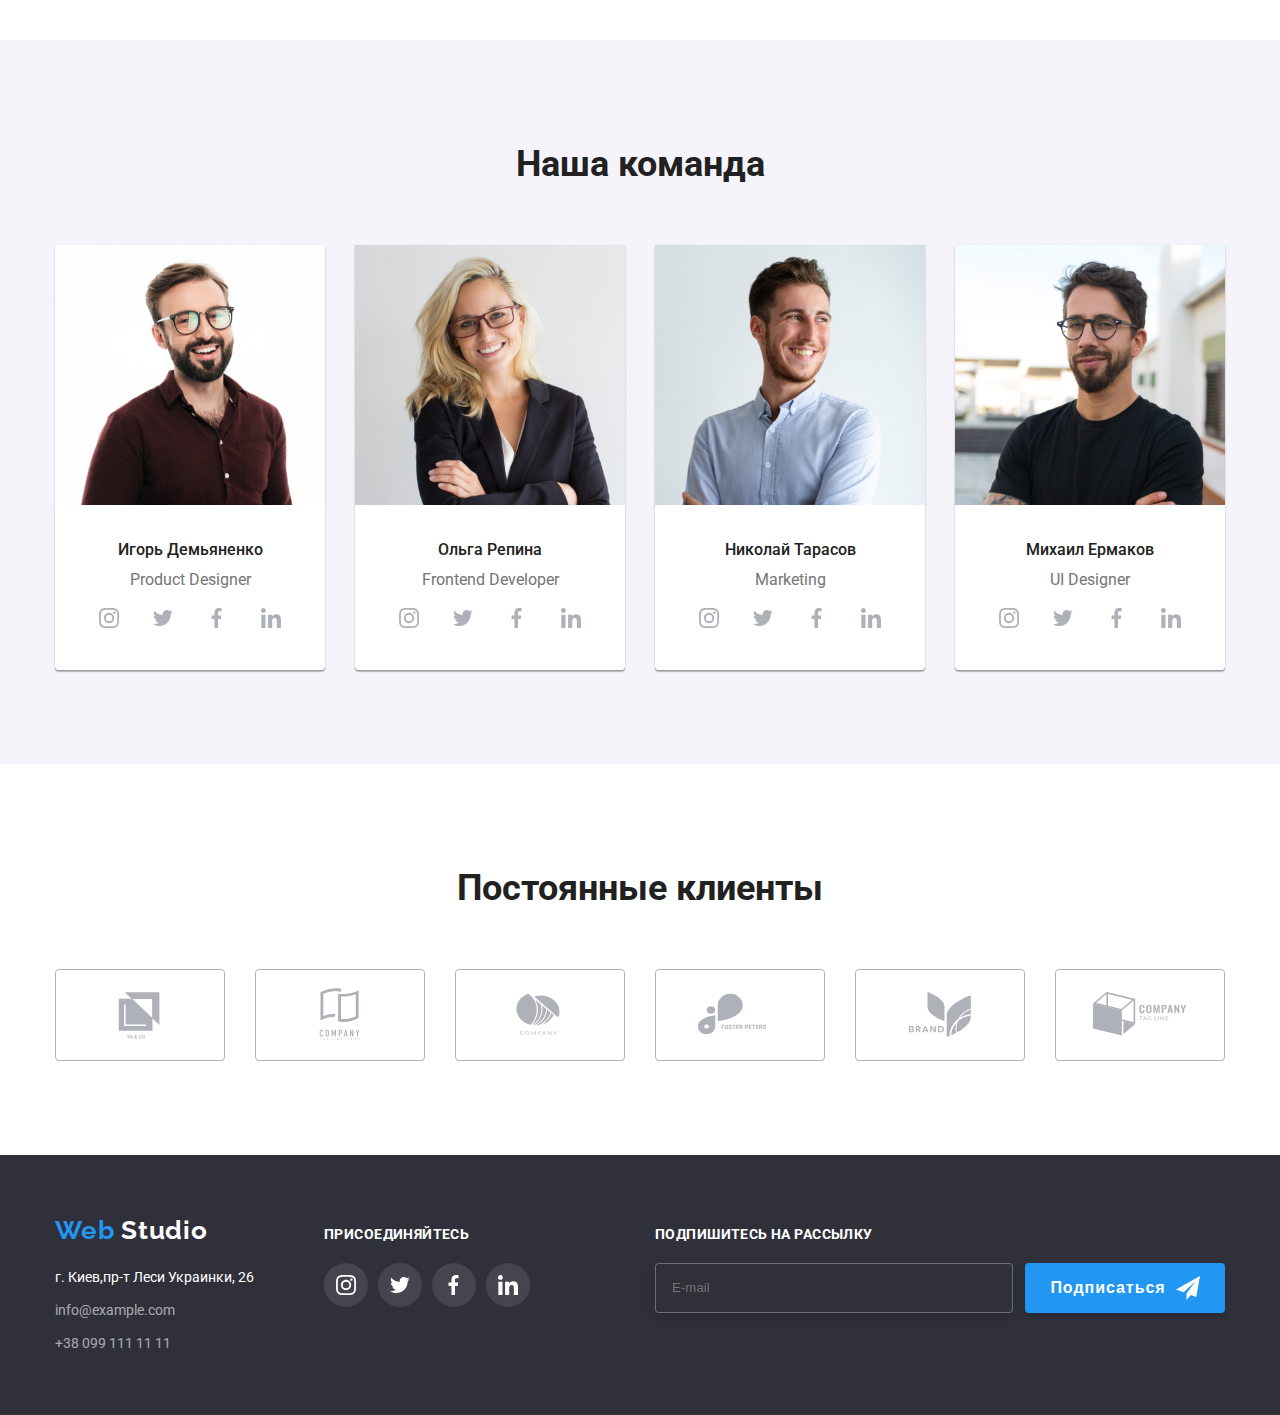
==== commit 52682f39: "adds" ====
--- a/index.html
+++ b/index.html
@@ -398,7 +398,11 @@
 			<div class="backdrop is-hidden" data-modal>
 				<div class="modal">
 					<button type="button" class="modal-cross" data-modal-close>
-						<p class="cross">&#10006;</p>
+						<p class="modal-close-cross">
+							<svg class="close-cross">
+									<use href="images/sprite.svg#icon-cross"></use>
+								</svg>
+						</p>
 					</button>
 					<b class="modal-headline">Оставьте свои данные, мы вам перезвоним</b>
 					<form class="modal-form">
--- a/css/styles.css
+++ b/css/styles.css
@@ -2,12 +2,14 @@
 	--main-color: #212121;
 	--sec-color: #757575;
 	--active-color: #2196f3;
+	--sec-background-color: #2f303a;
+	--sec-active-color: #757575;
 }
 body {
 	font-family: "Roboto", sans-serif;
 	font-style: normal;
 	font-size: 14px;
-	color: #212121;
+	color: var(--main-color);
 }
 .section {
 	padding: 94px 0;
@@ -24,7 +26,7 @@
 	height: 1px;
 	margin-bottom: -1px;
 }
-/*------header-----*/
+/*---------------------------------------HEADER----------------------------*/
 nav,
 .main-links,
 .main-contacts,
@@ -55,7 +57,7 @@
 	font-weight: 500;
 	font-size: 14px;
 	line-height: 1.14;
-	color: #212121;
+	color: var(--main-color);
 	display: flex;
 	margin-right: 50px;
 	padding: 32px 0;
@@ -68,7 +70,7 @@
 	content: "";
 	width: 48px;
 	height: 4px;
-	background: #2196f3;
+	background: var(--active-color);
 	border-radius: 2px;
 	position: absolute;
 	bottom: -1px;
@@ -78,7 +80,7 @@
 	font-weight: 500;
 	font-size: 14px;
 	line-height: 1.14;
-	color: #757575;
+	color: var(--sec-active-color);
 	padding: 32px 0;
 	margin-left: 50px;
 	display: flex;
@@ -97,10 +99,14 @@
 .contacts:hover {
 	color: var(--active-color);
 }
-/*-----first section----*/
+.mail-icon {
+	fill: currentColor;
+	margin-right: 10px;
+}
+/*--------------------------------------HERO------------------------------------*/
 
 .hero {
-	background-color: #2f303a;
+	background-color: var(--sec-background-color);
 	padding: 200px 0;
 	max-width: 1600px;
 	margin: 0 auto;
@@ -131,7 +137,7 @@
 	margin-top: 44px;
 	padding: 10px 32px;
 }
-/*----benefits of work with us-----*/
+/*-------------------------------BENEFITS-------------------------------------------*/
 
 .our-benefits {
 	display: flex;
@@ -151,7 +157,7 @@
 	font-weight: 400px;
 	font-size: 14px;
 	line-height: 1.8;
-	color: #757575;
+	color: var(--sec-active-color);
 	padding-top: 10px;
 	letter-spacing: 0.03em;
 }
@@ -195,7 +201,7 @@
 	text-align: center;
 	margin-bottom: 50px;
 }
-/*-----Our team------*/
+/*-------------------------OUR TEAM------------------------------*/
 .team-section {
 	background-color: #f5f4fa;
 }
@@ -242,13 +248,13 @@
 }
 .icons-design:hover,
 .icons-design:focus {
-	background: #2196f3;
+	background: var(--active-color);
 	fill: #fff;
 }
 .links-design:not(:first-child) {
 	margin-left: 10px;
 }
-/*-------Customers--------*/
+/*---------------------------CUSTOMERS-----------------------------*/
 .customers {
 	display: flex;
 }
@@ -281,13 +287,13 @@
 	height: 60px;
 }
 
-/*-----footer-----*/
+/*---------------------FOOTER-----------------*/
 .logo-footer {
 	display: inline-block;
 	color: #fff;
 }
 .footer {
-	background: #2f303a;
+	background: var(--sec-background-color);
 	padding: 60px 0;
 }
 
@@ -299,7 +305,7 @@
 	font-size: 14px;
 	line-height: 1.7;
 	color: #ffffff;
-	background-color: #2f303a;
+	background-color: var(--sec-background-color);
 	display: flex;
 }
 .address {
@@ -307,7 +313,7 @@
 }
 .communication {
 	color: rgba(255, 255, 255, 0.6);
-	background-color: #2f303a;
+	background-color: var(--sec-background-color);
 	padding-top: 9px;
 }
 
@@ -316,7 +322,7 @@
 	background-color: #2196f3;
 }
 button:focus {
-	color: #212121;
+	color: var(--main-color);
 	background-color: #f5f4fa;
 }
 
@@ -350,10 +356,9 @@
 .social-links-design:not(:last-child) {
 	margin-right: 10px;
 }
-.twitter {
-	background: #2196f3;
-}
-
+.networks-design:hover {
+	background-color: var(--active-color);
+}
 .footer-icons {
 	display: flex;
 	margin-top: 20px;
@@ -363,6 +368,7 @@
 	display: flex;
 	align-items: baseline;
 }
+/*----------------FOOTER E-MAIL-FORM-------------*/
 .subscribe-footer {
 	margin-left: auto;
 }
@@ -373,7 +379,7 @@
 	display: flex;
 }
 .mail-input {
-	background: #2f303a;
+	background: var(--sec-background-color);
 	border: 1px solid rgba(255, 255, 255, 0.3);
 	filter: drop-shadow(0px 4px 4px rgba(0, 0, 0, 0.15));
 	border-radius: 4px;
@@ -393,7 +399,7 @@
 	justify-content: center;
 	align-items: center;
 	text-align: center;
-	background: #2196f3;
+	background: var(--active-color);
 	box-shadow: 0px 4px 4px rgba(0, 0, 0, 0.15);
 	border-radius: 4px;
 	width: 200px;
@@ -421,7 +427,7 @@
 	position: absolute;
 	width: 78px;
 	height: 4px;
-	background: #2196f3;
+	background: var(--active-color);
 	border-radius: 2px;
 	margin: 0;
 	bottom: -1px;
@@ -452,7 +458,7 @@
 	flex-wrap: wrap;
 }
 .clients > .clients-photo {
-	flex-basis: calc(100% / 3 -30px);
+	flex-basis: calc(100% / 3 - 30px);
 	margin-right: 30px;
 	margin-bottom: 30px;
 	background: #ffffff;
@@ -461,6 +467,40 @@
 .clients-photo:focus {
 	box-shadow: 0px 1px 1px rgba(0, 0, 0, 0.12), 0px 4px 4px rgba(0, 0, 0, 0.06), 1px 4px 6px rgba(0, 0, 0, 0.16);
 }
+img {
+	display: block;
+	max-width: 100%;
+	height: auto;
+}
+.clients-link:hover .overlay,
+.clients-link:focus .overlay {
+	transform: translateY(0%);
+}
+.clients-title {
+	border: 1px solid #eeeeee;
+}
+.image-name {
+	font-weight: bold;
+	font-size: 18px;
+	line-height: 2;
+	padding: 20px 24px 4px 24px;
+	color: var(--main-color);
+}
+.image-description {
+	font-weight: normal;
+	font-size: 16px;
+	line-height: 1.9;
+	color: var(--sec-active-color);
+	padding: 4px 24px 20px 24px;
+}
+.clients > .clients-photo:nth-child(3n) {
+	margin-right: 0;
+}
+.clients > .clients-photo:nth-last-child(-n + 3) {
+	margin-bottom: 0;
+}
+/*-------------------MODAL WINDOW------------------*/
+
 .box {
 	position: relative;
 	overflow: hidden;
@@ -470,7 +510,7 @@
 	position: absolute;
 	height: 100%;
 	width: 100%;
-	background: #2196f3e5;
+	background: var(--active-color);
 	font-size: 18px;
 	line-height: 1.6;
 	letter-spacing: 0.03em;
@@ -481,42 +521,7 @@
 	transition: 250ms cubic-bezier(0.4, 0, 0.2, 1);
 	padding: 60px 24px;
 }
-img {
-	display: block;
-	max-width: 100%;
-	height: auto;
-}
-.clients-link:hover .overlay,
-.clients-link:focus .overlay {
-	transform: translateY(0%);
-}
-.clients-title {
-	border: 1px solid #eeeeee;
-}
-.image-name {
-	font-weight: bold;
-	font-size: 18px;
-	line-height: 2;
-	padding: 20px 24px 4px 24px;
-	color: #212121;
-}
-.image-description {
-	font-weight: normal;
-	font-size: 16px;
-	line-height: 1.9;
-	color: #757575;
-	padding: 4px 24px 20px 24px;
-}
-.clients > .clients-photo:nth-child(3n) {
-	margin-right: 0;
-}
-.clients > .clients-photo:nth-last-child(-n + 3) {
-	margin-bottom: 0;
-}
-.mail-icon {
-	fill: currentColor;
-	margin-right: 10px;
-}
+
 .backdrop {
 	top: 0;
 	left: 0;
@@ -558,11 +563,13 @@
 	justify-content: center;
 	align-items: center;
 }
-.cross:hover {
-	color: #2196f3;
-}
 .modal-cross:hover {
+	fill: var(--active-color);
 	background-color: #fff;
+}
+.close-cross {
+	width: 11px;
+	height: 11px;
 }
 .modal-form {
 	margin-top: 12px;
@@ -574,13 +581,14 @@
 	text-align: center;
 	letter-spacing: 0.03em;
 }
+
 .mail-input {
 	color: rgba(255, 255, 255, 0.6);
 }
 .form-input-box {
 	display: block;
 	margin-bottom: 10px;
-	color: #757575;
+	color: var(--sec-active-color);
 	font-size: 12px;
 	position: relative;
 }
@@ -596,14 +604,14 @@
 }
 .form-input:focus {
 	outline: none;
-	border: 1px solid #2196f3;
+	border: 1px solid var(--active-color);
 }
 .form-message:focus {
 	outline: none;
-	border: 1px solid #2196f3;
+	border: 1px solid var(--active-color);
 }
 .form-input:focus + svg {
-	fill: #2196f3;
+	fill: var(--active-color);
 }
 .form-input-icon {
 	display: block;
@@ -628,7 +636,7 @@
 .policy-box {
 	font-size: 14px;
 	line-height: 1.7;
-	color: #757575;
+	color: var(--sec-active-color);
 	display: flex;
 	margin-bottom: 20px;
 	align-items: center;
@@ -637,22 +645,22 @@
 	content: "";
 	width: 16px;
 	height: 15px;
-	border: 1px solid #212121;
+	border: 1px solid var(--main-color);
 	border-radius: 2px;
 	margin-right: 9px;
 }
 .policy-checkbox:checked + .policy-box::before {
-	background-color: #2196f3;
+	background-color: var(--active-color);
 	background-image: url(../images/checkbox.svg);
 	background-repeat: no-repeat;
 	background-position: center;
 	background-size: contain;
 }
 .policy-checkbox:focus + .policy-box::before {
-	border: 1px solid #2196f3;
+	border: 1px solid var(--active-color);
 }
 .policy-box a {
-	color: #2196f3;
+	color: var(--active-color);
 	text-decoration: underline;
 }
 .policy-checkbox {
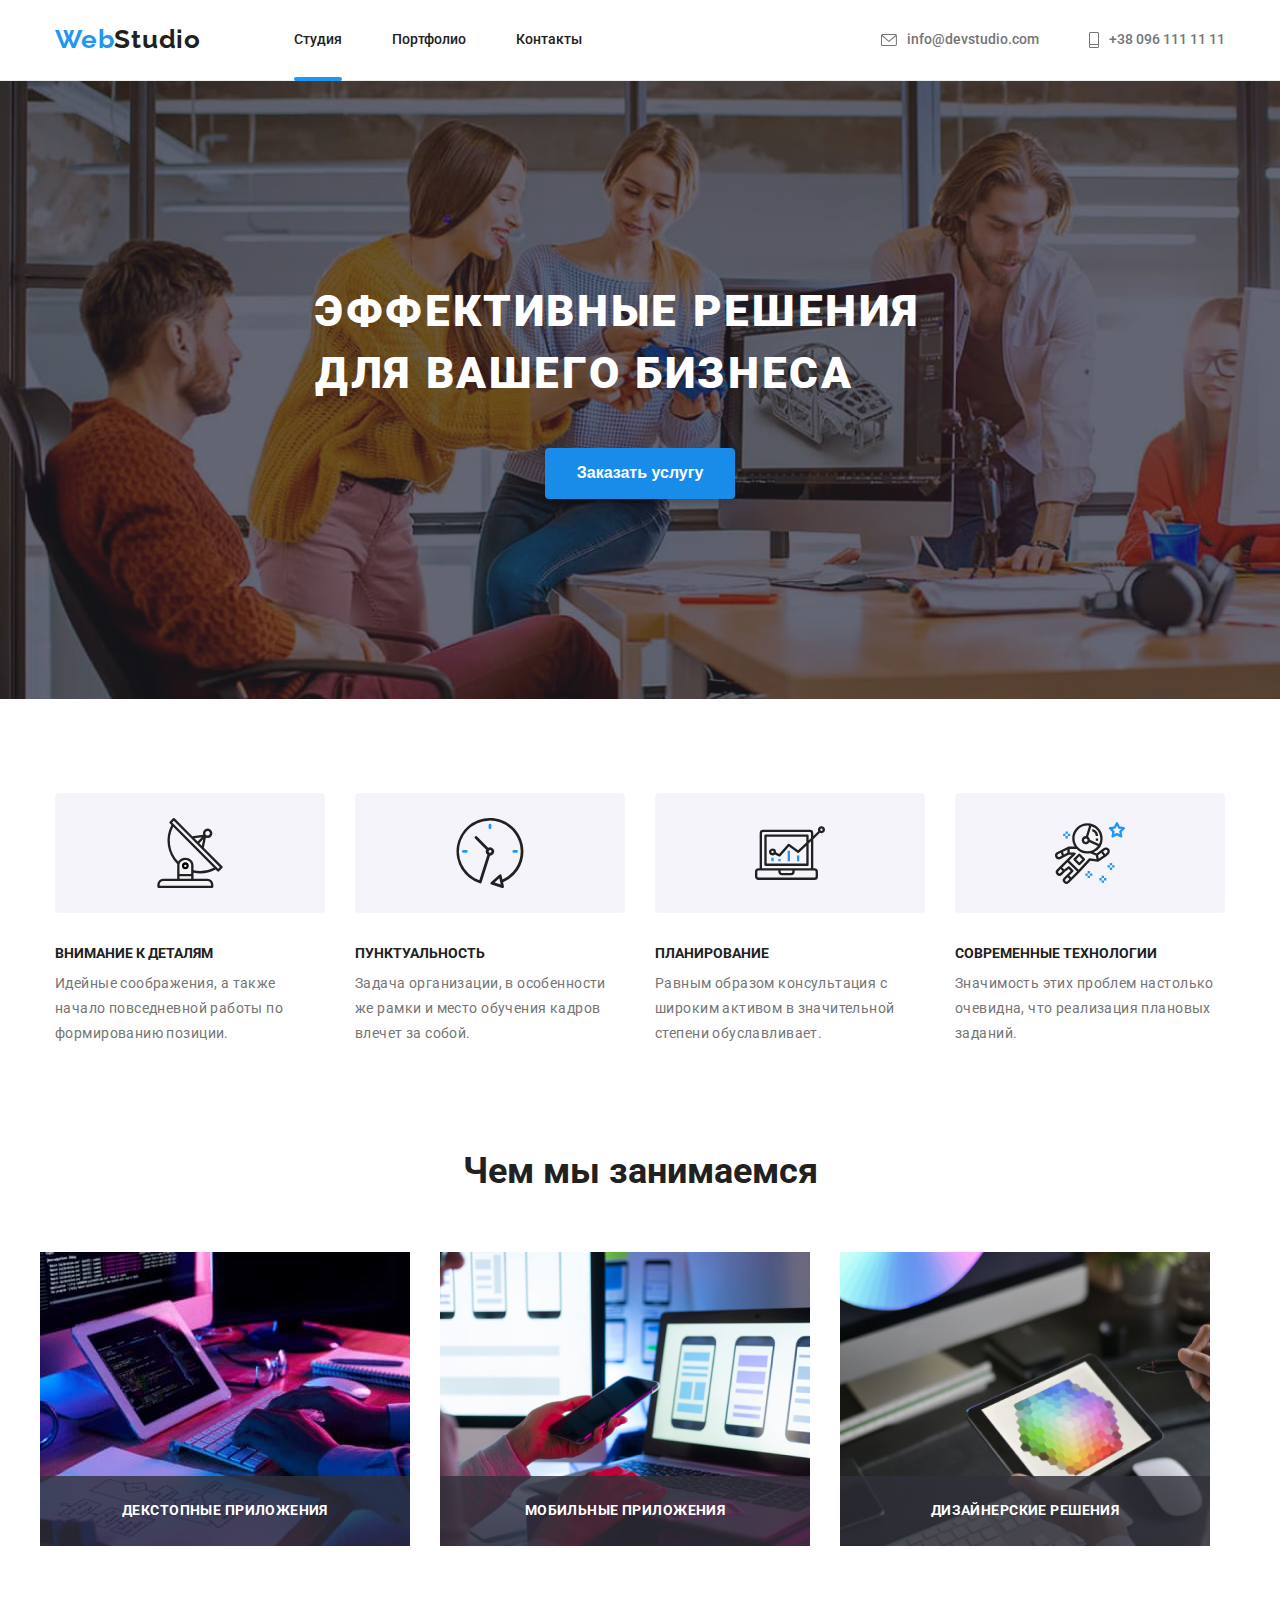
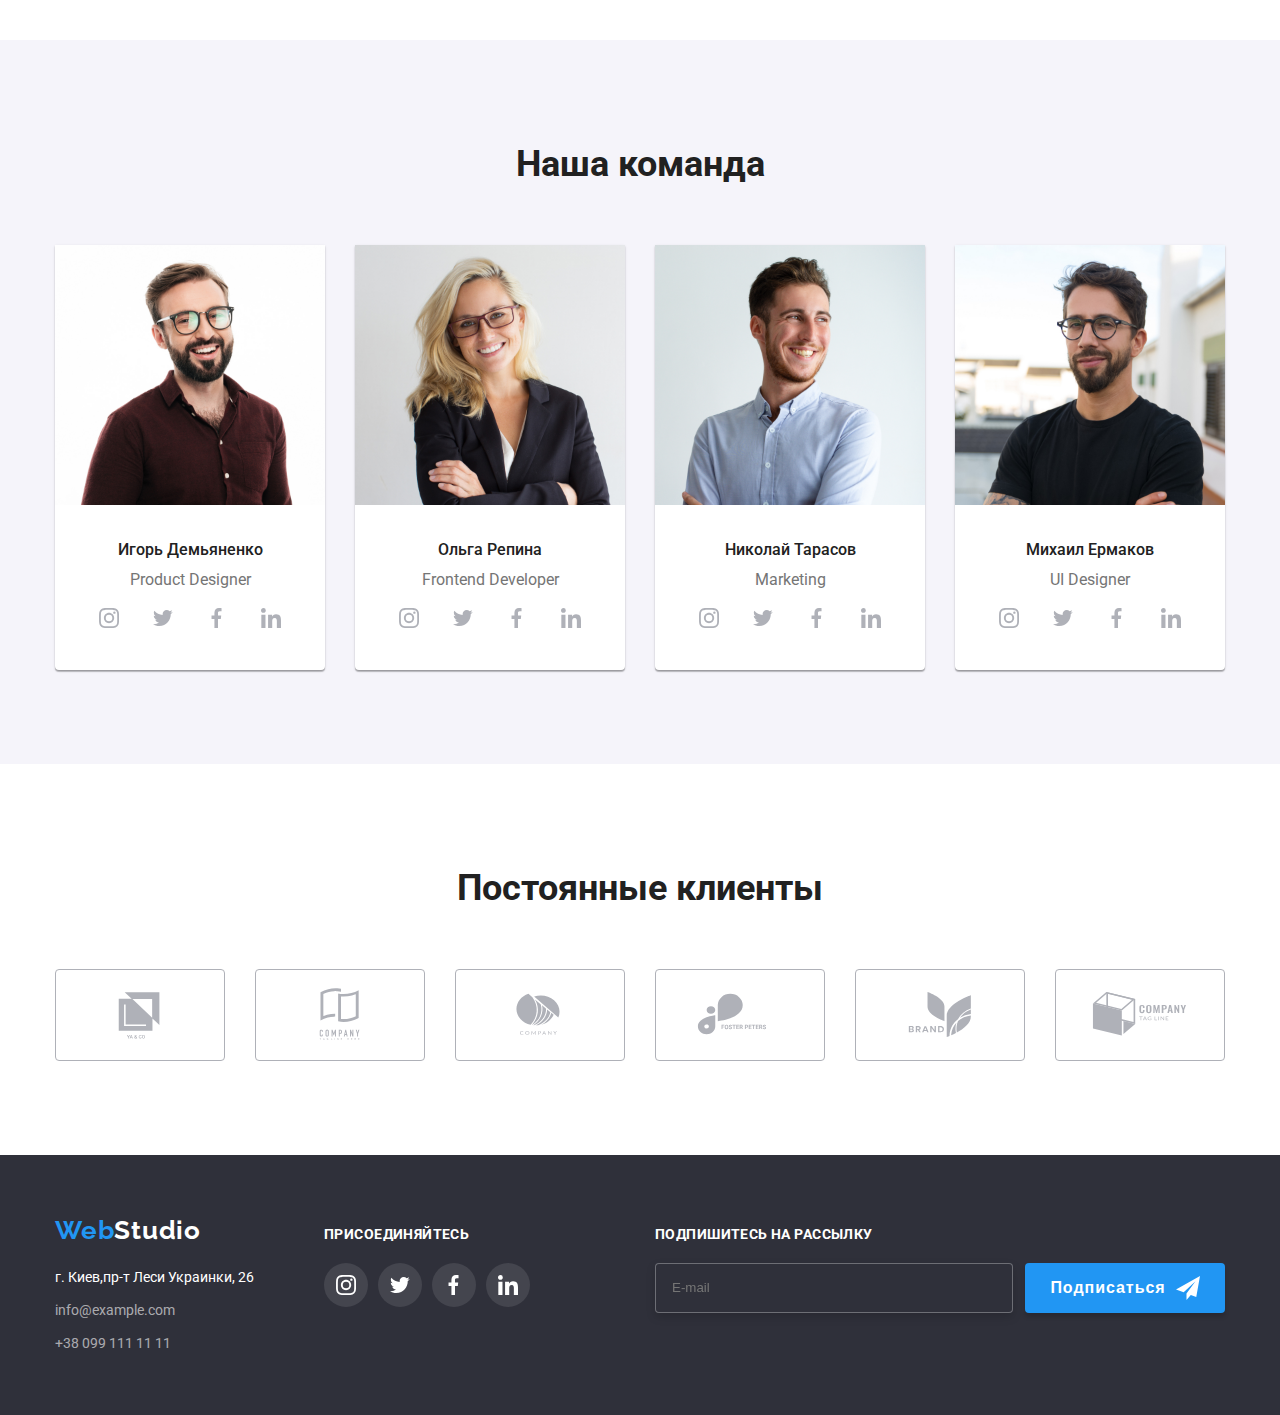
==== commit ec0bbffb: "adds" ====
--- a/index.html
+++ b/index.html
@@ -331,10 +331,7 @@
 		<footer class="footer">
 			<div class="footer-container container">
 				<div class="footer-first">
-					<a href="" class="logo">
-						Web
-						<span class="logo-footer">Studio</span>
-					</a>
+					<a href="" class="logo">Web<span class="logo-footer">Studio</span></a>
 					<address class="address">г. Киев,пр-т Леси Украинки, 26</address>
 					<ul>
 						<li>
--- a/css/styles.css
+++ b/css/styles.css
@@ -95,8 +95,10 @@
 }
 .links:hover {
 	color: var(--active-color);
+	transition: 250ms cubic-bezier(0.4, 0, 0.2, 1);
 }
 .contacts:hover {
+	transition: 250ms cubic-bezier(0.4, 0, 0.2, 1);
 	color: var(--active-color);
 }
 .mail-icon {
@@ -248,6 +250,7 @@
 }
 .icons-design:hover,
 .icons-design:focus {
+	transition: 250ms cubic-bezier(0.4, 0, 0.2, 1);
 	background: var(--active-color);
 	fill: #fff;
 }
@@ -277,6 +280,7 @@
 }
 .customers-link:hover,
 .customers-link:focus {
+	transition: 250ms cubic-bezier(0.4, 0, 0.2, 1);
 	color: var(--active-color);
 	border-color: var(--active-color);
 }
@@ -317,15 +321,6 @@
 	padding-top: 9px;
 }
 
-button:hover {
-	color: #fff;
-	background-color: #2196f3;
-}
-button:focus {
-	color: var(--main-color);
-	background-color: #f5f4fa;
-}
-
 .footer-title {
 	font-style: normal;
 	font-weight: bold;
@@ -357,6 +352,7 @@
 	margin-right: 10px;
 }
 .networks-design:hover {
+	transition: 250ms cubic-bezier(0.4, 0, 0.2, 1);
 	background-color: var(--active-color);
 }
 .footer-icons {
@@ -435,22 +431,25 @@
 /*-----portfolio buttons------*/
 
 .portfolio-buttons {
+	display: flex;
+	justify-content: center;
+}
+.button-style {
+	font-family: Roboto;
+	font-style: normal;
 	font-weight: 500;
-	font-size: 16px;
-	line-height: 1.6;
-	letter-spacing: 0.03em;
-	display: flex;
-	justify-content: center;
-}
-.button-style {
 	margin-bottom: 50px;
-	font-weight: 500;
 	font-size: 16px;
 	line-height: 1.6;
 	letter-spacing: 0.03em;
 	padding: 6px 22px;
 	border-radius: 4px;
 	margin-right: 8px;
+}
+.button-style:hover {
+	background-color: var(--active-color);
+	color: #fff;
+	transition: 250ms cubic-bezier(0.4, 0, 0.2, 1);
 }
 /*-----portfolio clients-----*/
 .clients {
@@ -499,13 +498,6 @@
 .clients > .clients-photo:nth-last-child(-n + 3) {
 	margin-bottom: 0;
 }
-/*-------------------MODAL WINDOW------------------*/
-
-.box {
-	position: relative;
-	overflow: hidden;
-}
-
 .overlay {
 	position: absolute;
 	height: 100%;
@@ -517,9 +509,15 @@
 	color: #ffffff;
 	top: 0%;
 	bottom: 0%;
-	transform: translateY(100%);
+	transform: translateY(101%);
 	transition: 250ms cubic-bezier(0.4, 0, 0.2, 1);
 	padding: 60px 24px;
+}
+/*-------------------MODAL WINDOW------------------*/
+
+.box {
+	position: relative;
+	overflow: hidden;
 }
 
 .backdrop {
@@ -542,6 +540,7 @@
 	box-shadow: 0px 1px 3px rgba(0, 0, 0, 0.12), 0px 1px 1px rgba(0, 0, 0, 0.14), 0px 2px 1px rgba(0, 0, 0, 0.2);
 	border-radius: 4px;
 	padding: 40px;
+	transition: 250ms cubic-bezier(0.4, 0, 0.2, 1);
 }
 .backdrop.is-hidden {
 	opacity: 0;
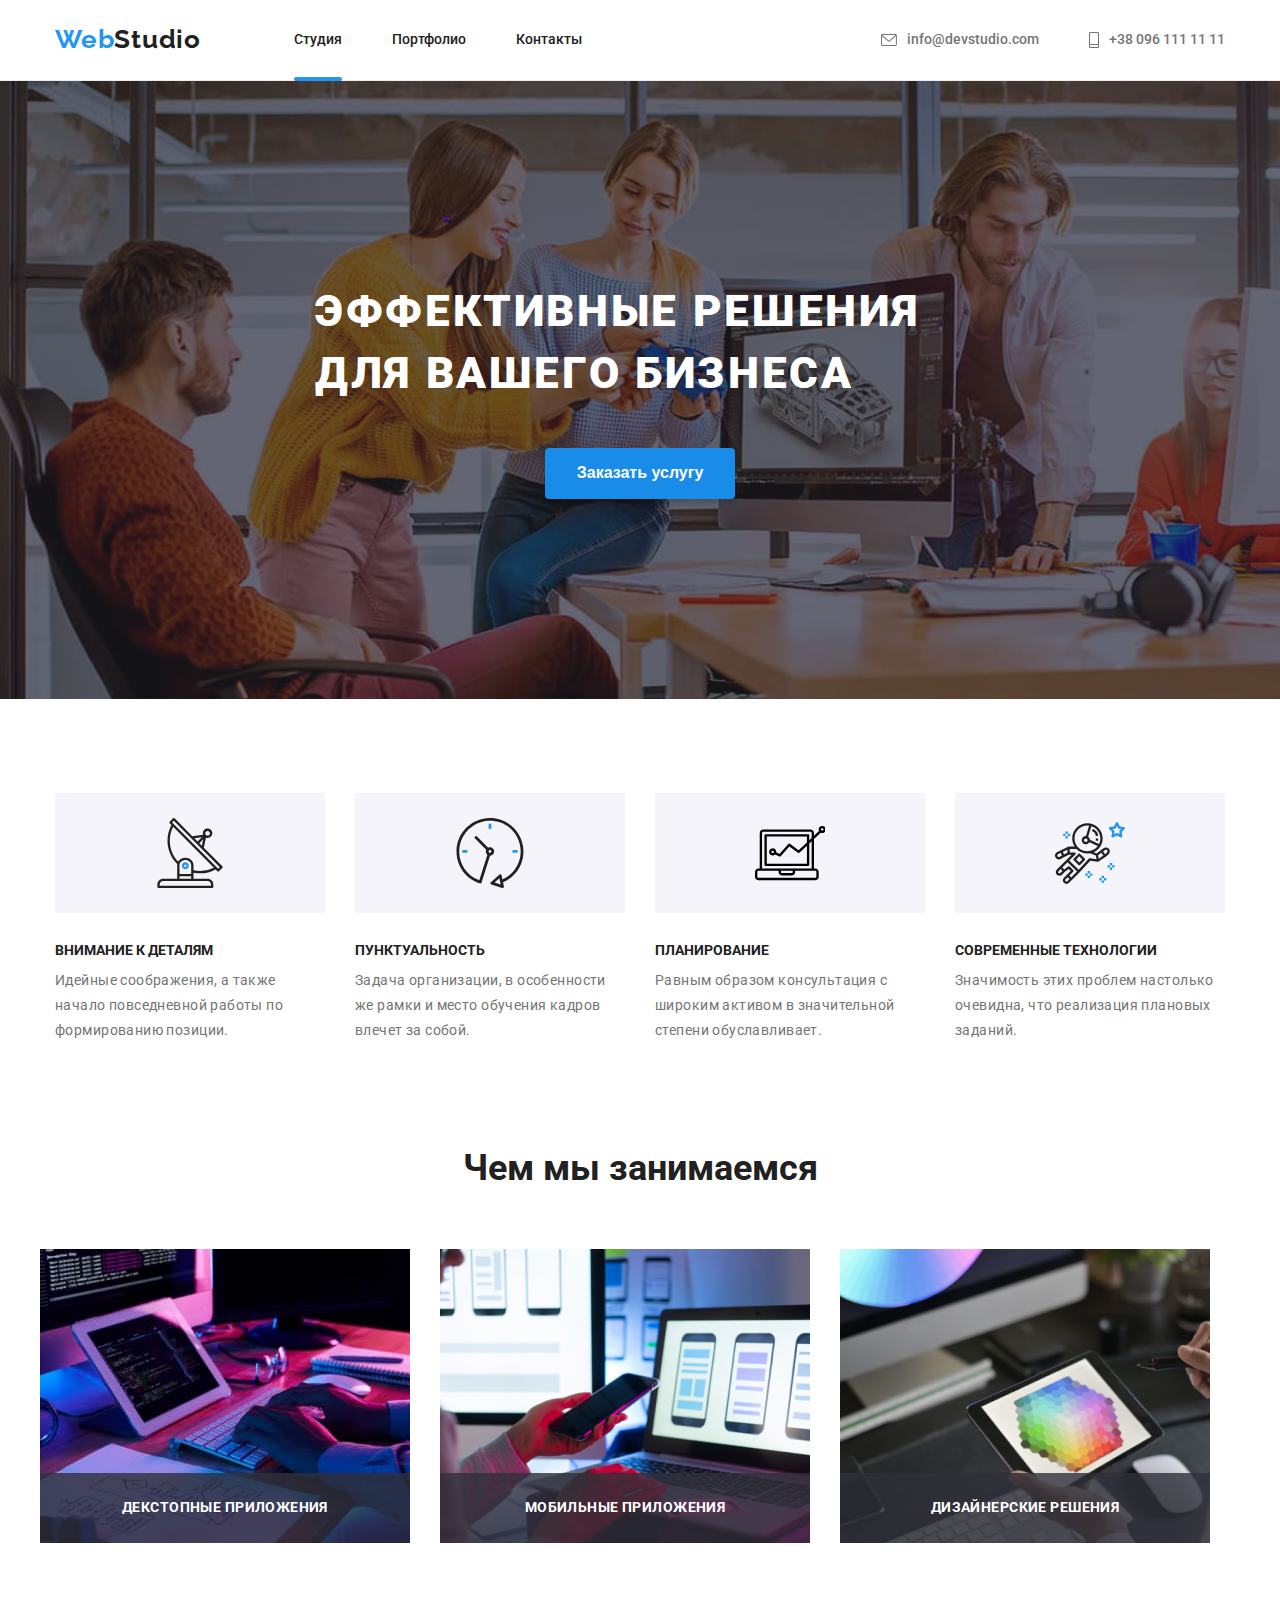
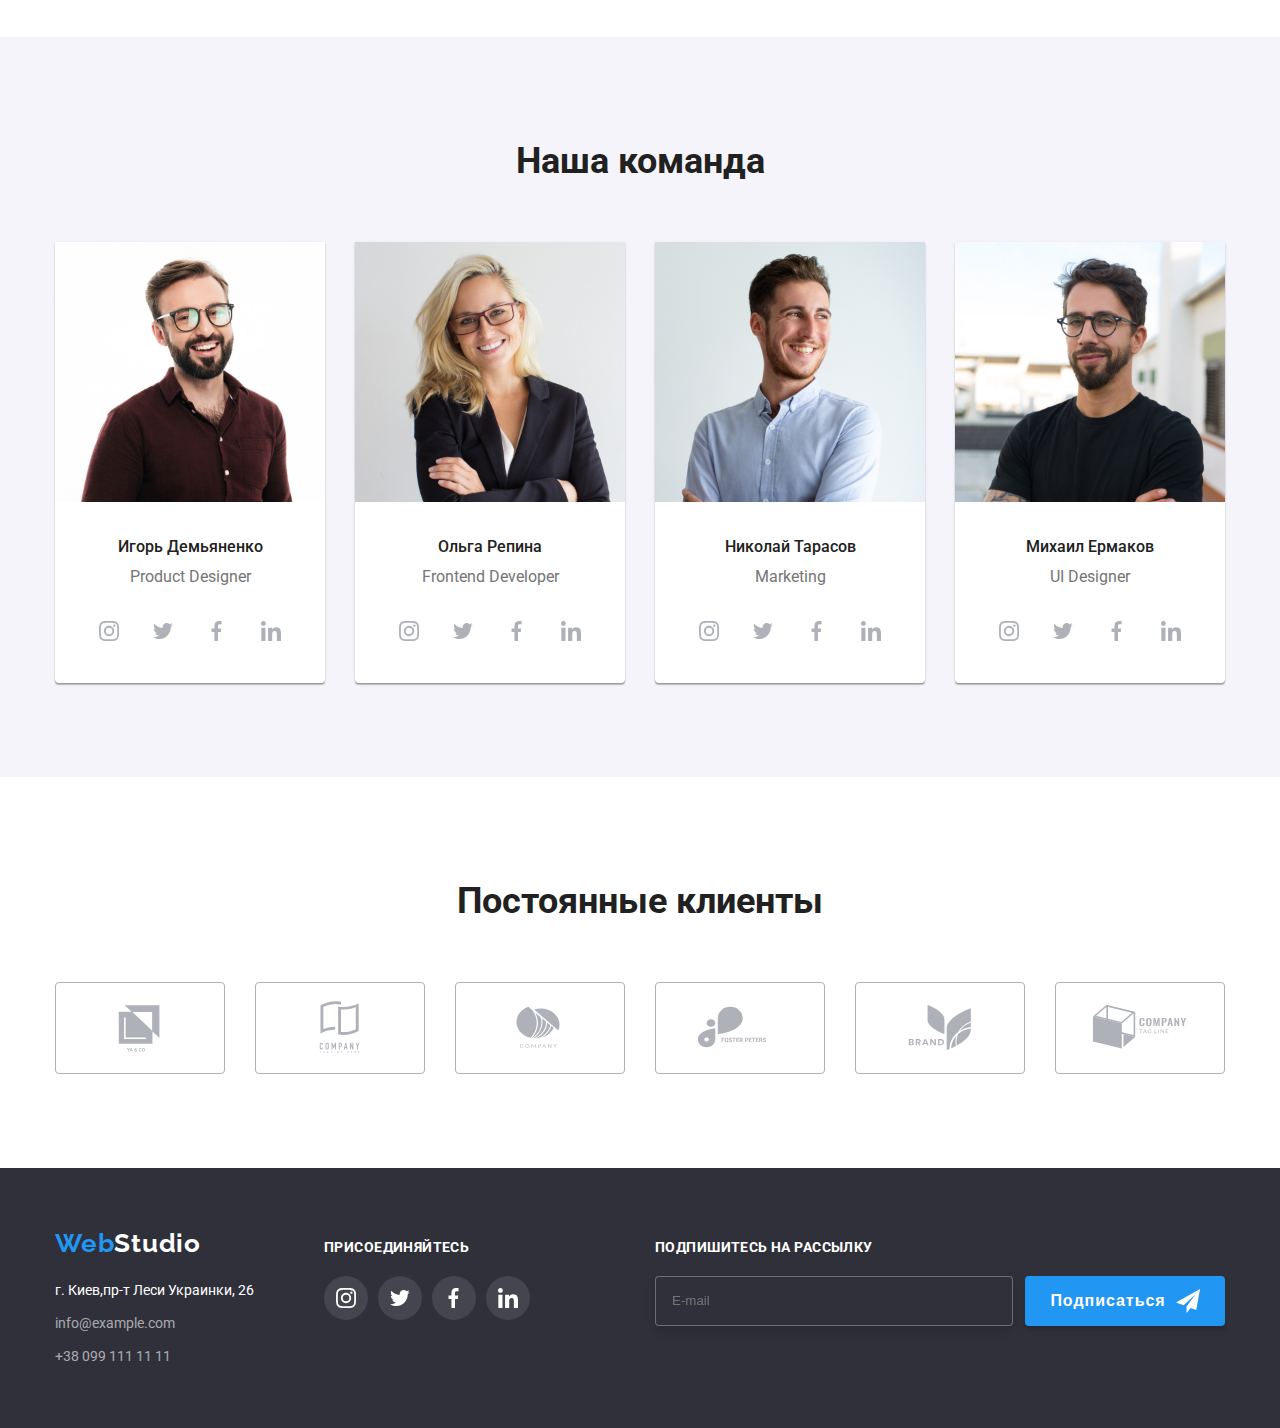
==== commit 4ed62f22: "adds" ====
--- a/index.html
+++ b/index.html
@@ -61,34 +61,41 @@
 				<div class="container">
 					<ul class="our-benefits">
 						<li class="advantages">
-							<svg>
-								<use href="./images/sprite.svg#icon-antenna" width="270" height="120"></use>
-							</svg>
+							<div class="advantages-icon">
+							<svg  width="70" height="70">
+								<use href="./images/sprite.svg#icon-antenna"></use>
+							</svg>
+						</div>
 							<h3 class="benefits">ВНИМАНИЕ К ДЕТАЛЯМ</h3>
 							<p class="sub-title">Идейные соображения, а также начало повседневной работы по формированию позиции.</p>
 						</li>
 						<li class="advantages">
-							<svg>
-								<use href="./images/sprite.svg#icon-clock" width="270" height="120"></use>
-							</svg>
+							<div class="advantages-icon">
+							<svg  width="70" height="70">
+								<use href="./images/sprite.svg#icon-clock" ></use>
+							</svg>
+						</div>
 							<h3 class="benefits">ПУНКТУАЛЬНОСТЬ</h3>
 							<p class="sub-title">
 								Задача организации, в особенности же рамки и место обучения кадров влечет за собой.
 							</p>
 						</li>
 						<li class="advantages">
-							<svg>
-								<use href="./images/sprite.svg#icon-diagram" width="270" height="120"></use>
-							</svg>
+							<div class="advantages-icon">
+							<svg width="70" height="70">
+								<use href="./images/sprite.svg#icon-diagram" ></use>
+							</svg></div>
 							<h3 class="benefits">ПЛАНИРОВАНИЕ</h3>
 							<p class="sub-title">
 								Равным образом консультация с широким активом в значительной степени обуславливает.
 							</p>
 						</li>
 						<li class="advantages">
-							<svg>
-								<use href="./images/sprite.svg#icon-astronaut" width="270" height="120"></use>
-							</svg>
+							<div class="advantages-icon">
+								<svg width="70" height="70" >
+								<use href="./images/sprite.svg#icon-astronaut"></use>
+							</svg>
+						</div>
 							<h3 class="benefits">СОВРЕМЕННЫЕ ТЕХНОЛОГИИ</h3>
 							<p class="sub-title">Значимость этих проблем настолько очевидна, что реализация плановых заданий.</p>
 						</li>
--- a/css/styles.css
+++ b/css/styles.css
@@ -155,6 +155,15 @@
 	margin-right: 30px;
 	width: 270px;
 }
+.advantages-icon {
+	width: 270px;
+	height: 120px;
+	display: flex;
+	justify-content: center;
+	align-items: center;
+	margin-bottom: 30px;
+	background-color: #f5f4fa;
+}
 .sub-title {
 	font-weight: 400px;
 	font-size: 14px;
@@ -237,6 +246,7 @@
 	font-size: 16px;
 	line-height: 1.9;
 	color: #757575;
+	margin-bottom: 16px;
 }
 .icons-design {
 	display: flex;
@@ -527,7 +537,8 @@
 	width: 100%;
 	height: 100vh;
 	background-color: rgba(0, 0, 0, 0.2);
-	transition: opacity 0.25ms;
+	opacity: 0.25ms;
+	transition: 250ms cubic-bezier(0.4, 0, 0.2, 1);
 }
 .modal {
 	position: absolute;
@@ -565,6 +576,7 @@
 .modal-cross:hover {
 	fill: var(--active-color);
 	background-color: #fff;
+	transition: 250ms cubic-bezier(0.4, 0, 0.2, 1);
 }
 .close-cross {
 	width: 11px;
